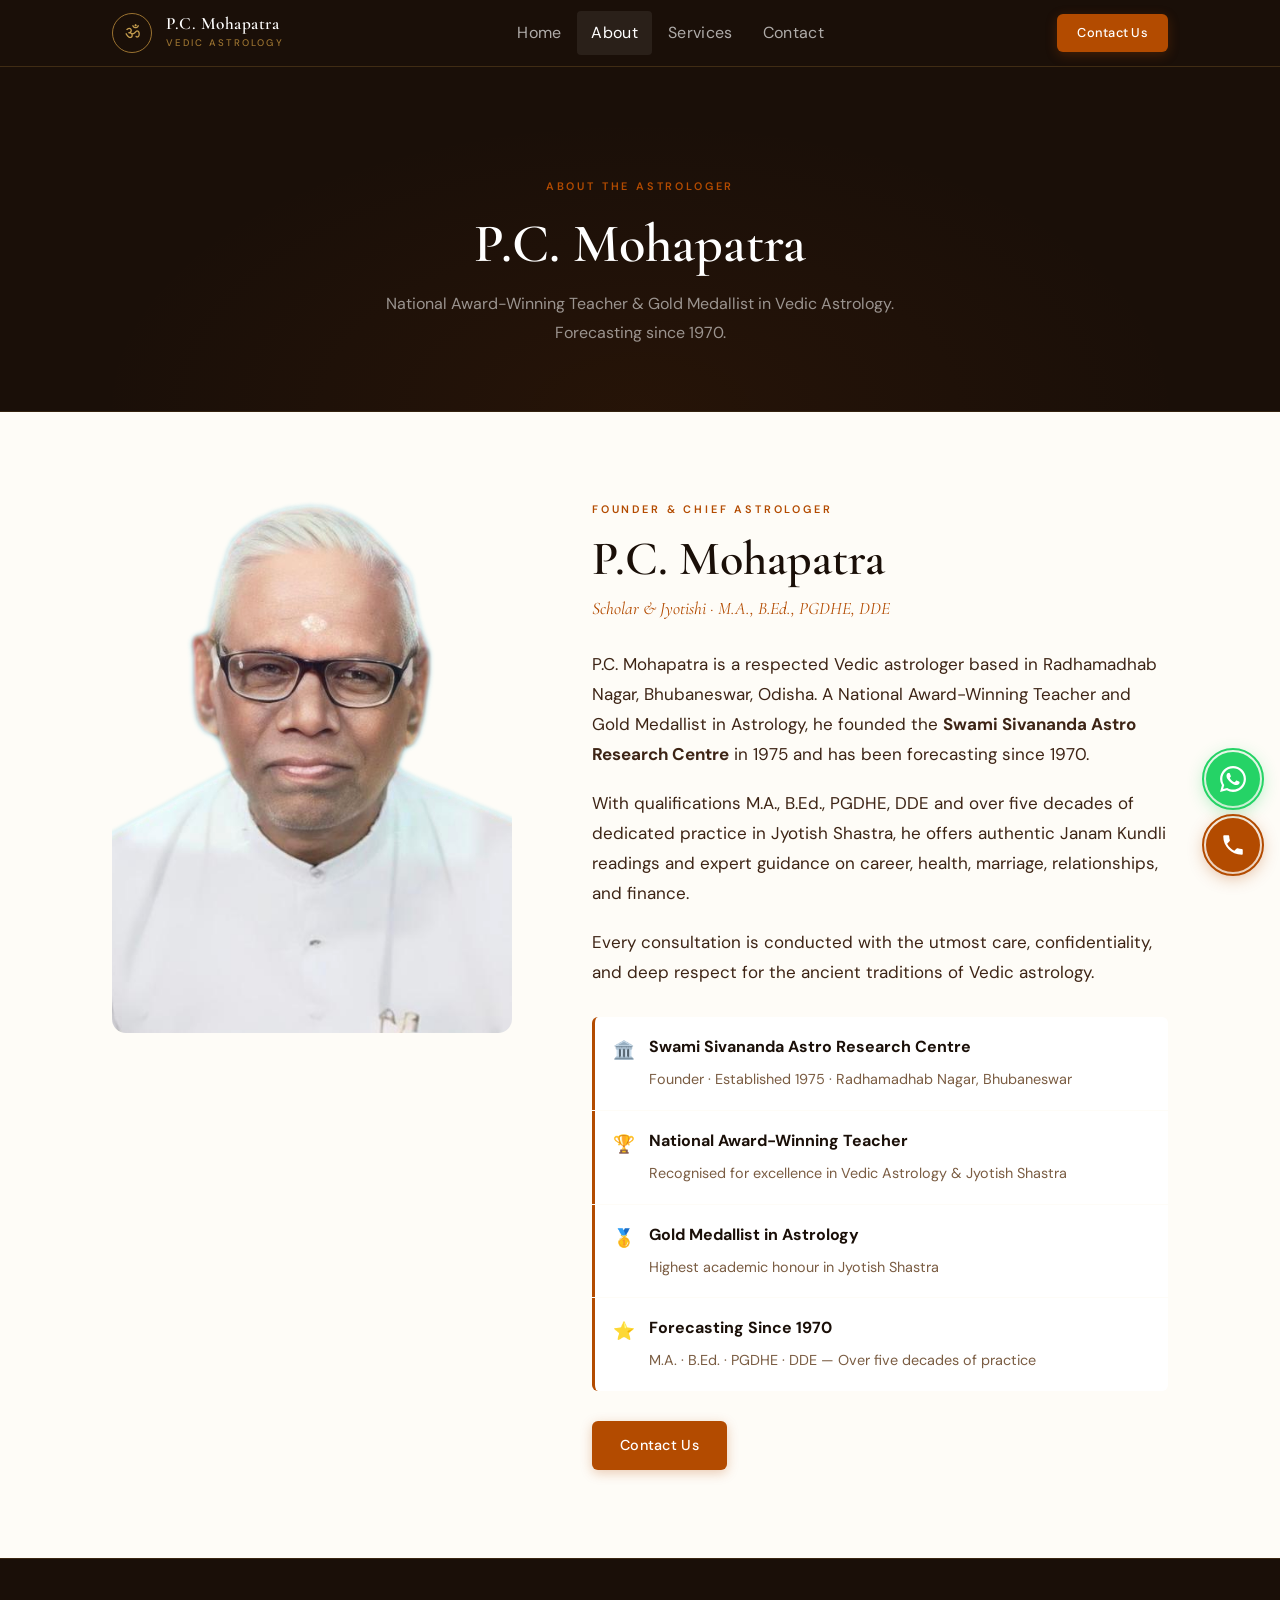
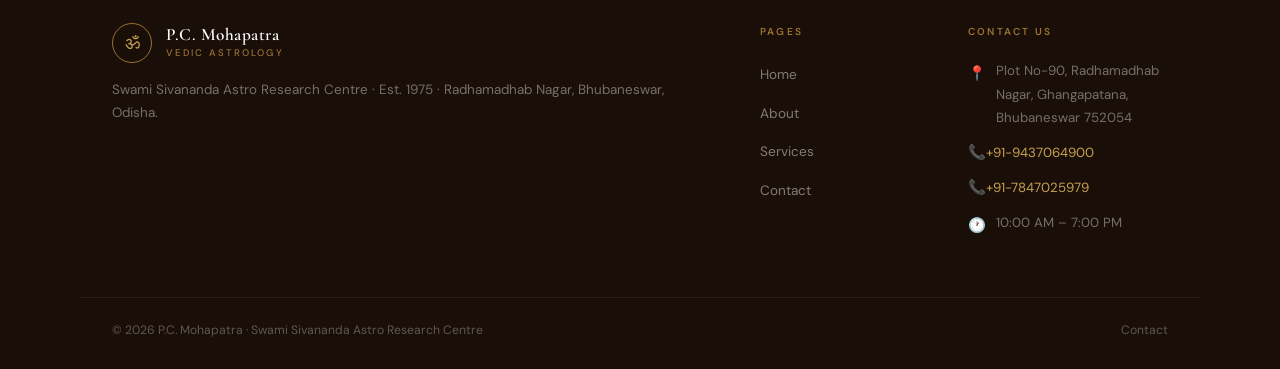
==== pages/about.html @ 675aea6e "fix: rename Swamy → Swami across all pages" ====
<!DOCTYPE html>
<html lang="en">
<head>
  <meta charset="UTF-8">
  <meta name="viewport" content="width=device-width, initial-scale=1.0">
  <title>About | P.C. Mohapatra | Vedic Astrologer, Bhubaneswar</title>
  <meta name="description" content="P.C. Mohapatra — National Award-Winning Vedic Astrologer. Founder of Swami Sivananda Astro Research Centre, Est. 1975, Bhubaneswar.">
  <link rel="preconnect" href="https://fonts.googleapis.com">
  <link rel="preconnect" href="https://fonts.gstatic.com" crossorigin>
  <link href="https://fonts.googleapis.com/css2?family=Cormorant+Garamond:ital,wght@0,400;0,500;0,600;0,700;1,400;1,600&family=DM+Sans:wght@300;400;500;600&display=swap" rel="stylesheet">
  <link rel="stylesheet" href="../css/style.css">
</head>
<body>

<header class="site-header" id="site-header">
  <div class="container header-wrap">
    <a href="../index.html" class="brand">
      <span class="brand-mark">ॐ</span>
      <div>
        <span class="brand-name">P.C. Mohapatra</span>
        <span class="brand-role">Vedic Astrology</span>
      </div>
    </a>
    <nav class="nav-links" id="nav-links">
      <a href="../index.html">Home</a>
      <a href="about.html" class="active">About</a>
      <a href="services.html">Services</a>
      <a href="contact.html">Contact</a>
    </nav>
    <div class="header-actions">
      <span class="nav-btn-wrap">
        <a href="contact.html" class="btn btn-primary btn-sm">Contact Us</a>
      </span>
      <button class="mobile-toggle" id="mobile-toggle" aria-label="Open menu" aria-expanded="false">
        <span></span><span></span><span></span>
      </button>
    </div>
  </div>
</header>
<section class="page-hero">
  <div class="container text-center">
    <span class="kicker">About the Astrologer</span>
    <h1>P.C. Mohapatra</h1>
    <p class="deck">National Award-Winning Teacher &amp; Gold Medallist in Vedic Astrology. Forecasting since 1970.</p>
  </div>
</section>
<section class="about pad" id="about">
  <div class="container">
    <div class="about-wrap">

      <div class="about-photo-col reveal">
        <div class="about-photo-frame">
          <img src="../images/mohapatra.png" alt="P.C. Mohapatra — Vedic Astrologer" class="about-photo">
          </div>
      </div>

      <div class="about-text reveal">
        <span class="kicker">Founder &amp; Chief Astrologer</span>
        <h2>P.C. Mohapatra</h2>
        <span class="sub-name">Scholar &amp; Jyotishi · M.A., B.Ed., PGDHE, DDE</span>

        <p>P.C. Mohapatra is a respected Vedic astrologer based in Radhamadhab Nagar, Bhubaneswar, Odisha. A National Award-Winning Teacher and Gold Medallist in Astrology, he founded the <strong>Swami Sivananda Astro Research Centre</strong> in 1975 and has been forecasting since 1970.</p>

        <p>With qualifications M.A., B.Ed., PGDHE, DDE and over five decades of dedicated practice in Jyotish Shastra, he offers authentic Janam Kundli readings and expert guidance on career, health, marriage, relationships, and finance.</p>

        <p>Every consultation is conducted with the utmost care, confidentiality, and deep respect for the ancient traditions of Vedic astrology.</p>

        <div class="cred-list">
          <div class="cred-item">
            <div class="cred-icon">🏛️</div>
            <div class="cred-text">
              <strong>Swami Sivananda Astro Research Centre</strong>
              <span>Founder · Established 1975 · Radhamadhab Nagar, Bhubaneswar</span>
            </div>
          </div>
          <div class="cred-item">
            <div class="cred-icon">🏆</div>
            <div class="cred-text">
              <strong>National Award-Winning Teacher</strong>
              <span>Recognised for excellence in Vedic Astrology &amp; Jyotish Shastra</span>
            </div>
          </div>
          <div class="cred-item">
            <div class="cred-icon">🥇</div>
            <div class="cred-text">
              <strong>Gold Medallist in Astrology</strong>
              <span>Highest academic honour in Jyotish Shastra</span>
            </div>
          </div>
          <div class="cred-item">
            <div class="cred-icon">⭐</div>
            <div class="cred-text">
              <strong>Forecasting Since 1970</strong>
              <span>M.A. · B.Ed. · PGDHE · DDE — Over five decades of practice</span>
            </div>
          </div>
        </div>

        <a href="contact.html" class="btn btn-primary">Contact Us</a>
      </div>

    </div>
  </div>
</section>

<div class="float-actions" id="float-actions">
  <a href="https://wa.me/919437064900" class="float-btn float-whatsapp" target="_blank" rel="noopener" aria-label="Chat on WhatsApp">
    <div class="float-ring"></div>
    <span class="float-label">WhatsApp</span>
    <svg xmlns="http://www.w3.org/2000/svg" viewBox="0 0 24 24">
      <path d="M.057 24l1.687-6.163A11.925 11.925 0 0 1 .057 12.004C.06 5.373 5.433 0 12.062 0c3.187.001 6.18 1.244 8.429 3.498 2.247 2.253 3.483 5.249 3.481 8.436-.003 6.628-5.376 12.004-12.004 12.004a11.95 11.95 0 0 1-5.713-1.452L.057 24zm6.597-3.807c1.676.995 3.276 1.591 5.392 1.592 5.447 0 9.886-4.434 9.889-9.885.002-5.461-4.415-9.89-9.881-9.892C6.613 2.008 2.17 6.44 2.169 11.9c-.001 2.225.651 3.891 1.746 5.634l-.999 3.648 3.738-.989zm11.387-5.464c-.074-.124-.272-.198-.57-.347-.297-.149-1.758-.867-2.03-.967-.273-.099-.471-.148-.67.15-.197.297-.767.966-.94 1.164-.173.199-.347.223-.644.075-.297-.149-1.255-.463-2.39-1.475-.883-.788-1.48-1.761-1.653-2.059-.173-.297-.018-.458.13-.606.134-.133.298-.347.446-.521.149-.173.198-.297.298-.496.099-.198.05-.372-.025-.521-.075-.149-.669-1.611-.916-2.206-.242-.579-.487-.501-.669-.51a12.8 12.8 0 0 0-.57-.01c-.198 0-.52.074-.792.372-.272.297-1.04 1.016-1.04 2.479 0 1.462 1.065 2.875 1.213 3.074.148.198 2.095 3.2 5.076 4.487.709.306 1.263.489 1.694.626.712.227 1.36.195 1.871.118.571-.085 1.758-.719 2.006-1.413.248-.695.248-1.29.173-1.414z"/>
    </svg>
  </a>
  <a href="tel:+919437064900" class="float-btn float-call" aria-label="Call us">
    <div class="float-ring"></div>
    <span class="float-label">Call Now</span>
    <svg xmlns="http://www.w3.org/2000/svg" viewBox="0 0 24 24">
      <path d="M6.6 10.8c1.4 2.8 3.8 5.1 6.6 6.6l2.2-2.2c.3-.3.7-.4 1-.2 1.1.4 2.3.6 3.6.6.6 0 1 .4 1 1V20c0 .6-.4 1-1 1C10.6 21 3 13.4 3 4c0-.6.4-1 1-1h3.5c.6 0 1 .4 1 1 0 1.3.2 2.5.6 3.6.1.3 0 .7-.3 1l-2.2 2.2z"/>
    </svg>
  </a>
</div>
<footer class="site-footer">
  <div class="container foot-grid">
    <div class="foot-brand reveal">
      <div class="brand" style="margin-bottom:16px;">
        <span class="brand-mark">ॐ</span>
        <div>
          <span class="brand-name">P.C. Mohapatra</span>
          <span class="brand-role">Vedic Astrology</span>
        </div>
      </div>
      <p>Swami Sivananda Astro Research Centre · Est. 1975 · Radhamadhab Nagar, Bhubaneswar, Odisha.</p>
    </div>
    <div class="foot-links reveal">
      <div class="foot-head">Pages</div>
      <ul>
        <li><a href="../index.html">Home</a></li>
        <li><a href="about.html">About</a></li>
        <li><a href="services.html">Services</a></li>
        <li><a href="contact.html">Contact</a></li>
      </ul>
    </div>
    <div class="foot-contact reveal">
      <div class="foot-head">Contact Us</div>
      <p><span class="f-icon">📍</span>Plot No-90, Radhamadhab Nagar, Ghangapatana, Bhubaneswar 752054</p>
      <p><a href="tel:+919437064900"><span class="f-icon">📞</span>+91-9437064900</a></p>
      <p><a href="tel:+917847025979"><span class="f-icon">📞</span>+91-7847025979</a></p>
      <p><span class="f-icon">🕐</span>10:00 AM – 7:00 PM</p>
    </div>
  </div>
  <div class="container foot-bottom">
    <span>© 2026 P.C. Mohapatra · Swami Sivananda Astro Research Centre</span>
    <div style="display:flex;gap:20px;">
      <a href="contact.html">Contact</a>
    </div>
  </div>
</footer>

<button class="top-btn" id="topBtn" aria-label="Back to top">↑</button>
<script src="../js/main.js"></script>
</body>
</html>
---- css/style.css ----
/* ==========================================================================
   P.C. Mohapatra | Vedic Astrology
   Editorial · Heritage · Human — NOT a template, NOT AI-generated
   ========================================================================== */

@import url('https://fonts.googleapis.com/css2?family=Cormorant+Garamond:ital,wght@0,400;0,500;0,600;0,700;1,400;1,600&family=DM+Sans:wght@300;400;500;600&family=Libre+Baskerville:ital,wght@0,400;0,700;1,400&display=swap');

*, *::before, *::after { margin:0; padding:0; box-sizing:border-box; }
html { scroll-behavior:smooth; }

:root {
  --ink:        #1A0F08;
  --ink-mid:    #3D2415;
  --ink-light:  #7A5C42;
  --parch:      #FBF5E9;
  --parch-dark: #F0E6D0;
  --parch-mid:  #E8D9BF;
  --rust:       #B34B00;
  --rust-lt:    #D45F00;
  --gold:       #9A7230;
  --gold-lt:    #C8A050;
  --teal:       #1D4B3E;
  --cream:      #FEFCF7;
  --white:      #FFFFFF;
  --border:     rgba(26,15,8,0.1);
  --r:          6px;
  --r-lg:       14px;
  --sh:         0 2px 16px rgba(26,15,8,0.08);
  --sh-lg:      0 12px 48px rgba(26,15,8,0.14);
  --t:          0.22s ease;
}

body {
  font-family: 'DM Sans', system-ui, sans-serif;
  font-size: 17px;
  background: var(--cream);
  color: var(--ink);
  line-height: 1.75;
  -webkit-font-smoothing: antialiased;
  overflow-x: hidden;
}

h1,h2,h3,h4,h5 {
  font-family: 'Cormorant Garamond', Georgia, serif;
  color: var(--ink);
  line-height: 1.18;
  font-weight: 600;
}
h1 { font-size: clamp(2.6rem,5.5vw,4.2rem); }
h2 { font-size: clamp(2rem,4vw,3rem); }
h3 { font-size: clamp(1.2rem,2vw,1.5rem); }
p { color: var(--ink-mid); line-height: 1.78; }
a { text-decoration:none; color:inherit; transition:color var(--t); }
ul { list-style:none; }
img { max-width:100%; display:block; }

.container { max-width:1120px; margin:0 auto; padding:0 32px; }
.pad { padding:88px 0; }

/* ── BUTTONS ────────────────────────────────────────────────────────────── */
.btn {
  display:inline-flex; align-items:center; justify-content:center; gap:8px;
  padding:12px 28px; border-radius:var(--r);
  font-family:'DM Sans',sans-serif; font-weight:500; font-size:0.9rem;
  letter-spacing:0.02em; border:none; cursor:pointer;
  transition:all var(--t); white-space:nowrap;
}
.btn-primary   { background:var(--rust); color:#fff; box-shadow:0 3px 12px rgba(179,75,0,0.28); }
.btn-primary:hover { background:var(--rust-lt); transform:translateY(-2px); box-shadow:0 6px 20px rgba(179,75,0,0.36); }
.btn-outline   { background:transparent; color:var(--rust); border:1.5px solid var(--rust); }
.btn-outline:hover { background:var(--rust); color:#fff; transform:translateY(-2px); }
.btn-dark      { background:var(--ink); color:var(--parch); border:1px solid rgba(255,255,255,0.1); }
.btn-dark:hover { background:var(--ink-mid); transform:translateY(-2px); }
.btn-ghost     { background:rgba(255,255,255,0.08); color:rgba(255,255,255,0.88); border:1px solid rgba(255,255,255,0.15); }
.btn-ghost:hover { background:rgba(255,255,255,0.15); }
.btn-large { padding:14px 36px; font-size:0.96rem; }
.btn-sm    { padding:9px 20px; font-size:0.82rem; }

/* ── ORNAMENT LINE ──────────────────────────────────────────────────────── */
.ornament {
  display:flex; align-items:center; gap:14px;
  margin:0 auto 20px; width:fit-content;
}
.ornament::before,.ornament::after {
  content:''; height:1px; width:48px;
  background:var(--rust); opacity:0.4;
}
.ornament-sym { color:var(--rust); font-size:0.9rem; opacity:0.7; }

/* ── KICKER LABEL ───────────────────────────────────────────────────────── */
.kicker {
  font-family:'DM Sans',sans-serif;
  font-size:0.68rem; font-weight:600; letter-spacing:0.26em;
  text-transform:uppercase; color:var(--rust); display:block; margin-bottom:12px;
}
.kicker-teal { color:var(--teal); }

/* ── SECTION HEAD ───────────────────────────────────────────────────────── */
.section-head { margin-bottom:52px; }
.section-head.center { text-align:center; }
.section-head h2 { margin-bottom:12px; }
.section-head .deck { color:var(--ink-light); max-width:560px; }
.section-head.center .deck { margin:0 auto; }

/* ═══════════════════════════════════════════════════════════════════════════
   HEADER
   ═══════════════════════════════════════════════════════════════════════════ */
.site-header {
  position:sticky; top:0; z-index:100;
  background:var(--ink);
  border-bottom:1px solid rgba(154,114,48,0.3);
  transition:box-shadow var(--t);
}
.site-header.scrolled { box-shadow:0 4px 24px rgba(0,0,0,0.35); }

.header-wrap {
  display:flex; align-items:center; justify-content:space-between;
  height:66px; gap:16px;
}

/* Brand */
.brand { display:flex; align-items:center; gap:14px; flex-shrink:0; }
.brand-mark {
  font-family:'Cormorant Garamond',serif;
  width:40px; height:40px; border-radius:50%;
  background:transparent; border:1.5px solid var(--gold);
  display:flex; align-items:center; justify-content:center;
  font-size:1.1rem; color:var(--gold-lt); line-height:1;
  flex-shrink:0;
}
.brand-name {
  font-family:'Cormorant Garamond',serif; font-size:1.08rem; font-weight:600;
  color:#fff; letter-spacing:0.03em; display:block; line-height:1.2;
}
.brand-role {
  font-size:0.6rem; font-weight:500; letter-spacing:0.22em;
  text-transform:uppercase; color:var(--gold); display:block;
}

/* Nav */
.nav-links { display:flex; gap:2px; }
.nav-links a {
  font-size:1rem; font-weight:400; letter-spacing:0.02em;
  color:rgba(255,255,255,0.65); padding:8px 14px; border-radius:4px;
  transition:all var(--t);
}
.nav-links a:hover,.nav-links a.active { color:#fff; }
.nav-links a.active { background:rgba(255,255,255,0.07); }

.header-actions { display:flex; align-items:center; gap:10px; flex-shrink:0; }
.nav-btn-wrap .btn { font-size:0.8rem; padding:8px 20px; }

.contact-btn {
  width:36px; height:36px; border-radius:50%;
  display:flex; align-items:center; justify-content:center;
  font-size:0.95rem; border:1px solid rgba(255,255,255,0.1);
  color:rgba(255,255,255,0.5); transition:all var(--t);
}
.contact-btn.whatsapp { color:#25D366; border-color:rgba(37,211,102,0.25); }
.contact-btn.whatsapp:hover { background:#25D366; color:#fff; transform:scale(1.1); }
.contact-btn.phone { color:var(--gold-lt); border-color:rgba(154,114,48,0.3); }
.contact-btn.phone:hover { background:var(--rust); color:#fff; border-color:var(--rust); transform:scale(1.1); }

.mobile-toggle {
  display:none; background:none; border:none; cursor:pointer;
  flex-direction:column; gap:5px; padding:4px;
}
.mobile-toggle span {
  display:block; width:22px; height:1.5px;
  background:rgba(255,255,255,0.65); border-radius:2px; transition:all var(--t);
}
.mobile-toggle.open span:nth-child(1) { transform:rotate(45deg) translate(5px,5px); }
.mobile-toggle.open span:nth-child(2) { opacity:0; }
.mobile-toggle.open span:nth-child(3) { transform:rotate(-45deg) translate(5px,-5px); }

/* ═══════════════════════════════════════════════════════════════════════════
   HERO — Full-width with video background
   ═══════════════════════════════════════════════════════════════════════════ */
.hero {
  position:relative;
  min-height:calc(100vh - 66px);
  display:flex; align-items:center;
  background:var(--ink);
  overflow:hidden;
}

/* Video fills full hero background — clearly visible */
.hero-bg-video {
  position:absolute; inset:0;
  width:100%; height:100%;
  object-fit:cover;
  display:block; z-index:0;
  opacity:0.9;
  /*
    mix-blend-mode: luminosity strips the green completely.
    Only the video brightness pattern is used — the zodiac wheel appears
    as a warm amber/dark tone matching the hero background. Zero green.
  */
  mix-blend-mode: luminosity;
  filter:brightness(0.75) contrast(1.1);
}

/* Gradient overlay — heavy dark on left so text is readable, fades to transparent on right so video shows */
.hero::after {
  content:''; position:absolute; inset:0; z-index:1;
  background:
    linear-gradient(to right,
      rgba(26,15,8,0.92) 0%,
      rgba(26,15,8,0.70) 40%,
      rgba(26,15,8,0.25) 70%,
      rgba(26,15,8,0.08) 100%
    );
  pointer-events:none;
}

/* Content sits above overlays */
.hero-left {
  position:relative; z-index:2;
  width:100%; padding:88px 0;
}
.hero-left::before { display:none; }
.hero-left::after  { display:none; }

/* No photo column */
.hero-right        { display:none; }
.hero-photo-main   { display:none; }
.hero-bg-video     {} /* already defined above */
.hero-credential   { display:none; }

/* Badge */
.hero-badge {
  display:inline-flex; align-items:center; gap:8px;
  font-size:0.68rem; font-weight:600; letter-spacing:0.22em;
  text-transform:uppercase; color:var(--gold-lt);
  margin-bottom:28px; opacity:0.85;
}
.hero-badge .dot {
  width:5px; height:5px; border-radius:50%;
  background:var(--rust-lt); animation:blink 2.4s ease-in-out infinite;
}
@keyframes blink { 0%,100%{opacity:1} 50%{opacity:0.25} }

/* Headline */
.hero h1 {
  color:#fff; font-size:clamp(2.8rem,4.5vw,4.6rem);
  font-weight:600; margin-bottom:10px;
  max-width:700px;
}
.hero h1 em {
  display:block; font-style:italic;
  color:var(--gold-lt); font-weight:400;
  font-size:0.6em; letter-spacing:0.03em; margin-top:6px;
}

/* Est line */
.hero-est {
  font-size:0.75rem; font-weight:600; letter-spacing:0.18em;
  text-transform:uppercase; color:var(--rust-lt);
  margin-bottom:22px; opacity:0.8;
}

.hero-lead {
  color:rgba(255,255,255,0.6); font-size:1rem;
  line-height:1.82; margin-bottom:36px; max-width:520px;
}
.hero-lead strong { color:var(--gold-lt); font-weight:500; }

.hero-actions { display:flex; gap:12px; flex-wrap:wrap; margin-bottom:48px; }

/* Stat row */
.hero-stats {
  display:flex; gap:36px; flex-wrap:wrap;
  padding-top:24px; border-top:1px solid rgba(255,255,255,0.08);
}
.hero-stat .num {
  display:block; font-family:'Cormorant Garamond',serif;
  font-size:2rem; font-weight:700; color:var(--gold-lt); line-height:1;
}
.hero-stat .lbl {
  font-size:0.65rem; letter-spacing:0.14em; text-transform:uppercase;
  color:rgba(255,255,255,0.4); margin-top:5px; display:block;
}




/* ═══════════════════════════════════════════════════════════════════════════
   TRUST STRIP
   ═══════════════════════════════════════════════════════════════════════════ */
.trust-strip {
  background:var(--rust);
  padding:0;
  overflow:hidden;
  /* clip so the scrolling strip never shows outside bounds */
  -webkit-mask-image:linear-gradient(to right,transparent 0%,#000 60px,#000 calc(100% - 60px),transparent 100%);
  mask-image:linear-gradient(to right,transparent 0%,#000 60px,#000 calc(100% - 60px),transparent 100%);
}
.trust-scroll {
  /* Single row containing BOTH duplicate sets — moves together as one unit */
  display:flex;
  width:max-content;
  animation:marquee 28s linear infinite;
}
.trust-scroll:hover { animation-play-state:paused; }
/* Both .trust-items sit side-by-side in that single row — no individual animation */
.trust-items {
  display:flex;
  align-items:center;
  flex-shrink:0;
}
@keyframes marquee {
  from { transform:translateX(0); }
  to   { transform:translateX(-50%); }  /* -50% = exactly one copy → seamless */
}
.trust-item {
  display:inline-flex; align-items:center; gap:10px; padding:13px 32px;
  font-size:0.73rem; font-weight:600; letter-spacing:0.1em;
  text-transform:uppercase; color:rgba(255,255,255,0.92);
  white-space:nowrap;
}
.trust-item .t-sep { color:rgba(255,255,255,0.35); margin:0 2px; }

/* ═══════════════════════════════════════════════════════════════════════════
   ABOUT — Staggered editorial layout
   ═══════════════════════════════════════════════════════════════════════════ */
.about { background:var(--cream); }

.about-wrap {
  display:grid; grid-template-columns:400px 1fr;
  gap:80px; align-items:start;
}

/* Photo */
.about-photo-col { position:sticky; top:90px; }
.about-photo-frame {
  position:relative;
}
/* no offset border */
.about-photo {
  width:100%; border-radius:var(--r-lg);
  object-fit:cover; object-position:center top; aspect-ratio:3/4;
  position:relative; z-index:1;
  filter:contrast(1.03) brightness(1.01);
}
.photo-placeholder {
  width:100%; aspect-ratio:3/4; border-radius:var(--r-lg);
  background:var(--parch-dark); border:2px dashed rgba(154,114,48,0.25);
  display:flex; flex-direction:column; align-items:center;
  justify-content:center; gap:12px; color:var(--ink-light);
  font-size:0.88rem; position:relative; z-index:1;
}
.photo-placeholder .ph-icon { font-size:3rem; opacity:0.3; }

/* Year badge */
.about-year {
  position:absolute; top:-18px; right:28px; z-index:2;
  background:var(--rust); color:#fff; padding:14px 20px;
  border-radius:var(--r); text-align:center;
  box-shadow:0 6px 20px rgba(179,75,0,0.4);
}
.about-year .y-num {
  font-family:'Cormorant Garamond',serif; font-size:1.6rem;
  font-weight:700; display:block; line-height:1;
}
.about-year .y-lbl {
  font-size:0.6rem; font-weight:600; letter-spacing:0.1em;
  display:block; opacity:0.85; text-transform:uppercase; margin-top:3px;
}

/* Text col */
.about-text h2 { margin-bottom:6px; }
.about-text .sub-name {
  font-family:'Cormorant Garamond',serif; font-size:1.1rem;
  color:var(--rust); font-style:italic; margin-bottom:24px; display:block;
}
.about-text p { margin-bottom:18px; }

.cred-list { display:flex; flex-direction:column; gap:1px; margin:30px 0; }
.cred-item {
  display:flex; align-items:flex-start; gap:14px;
  padding:16px 18px; background:#fff;
  border-left:3px solid var(--rust);
  transition:all var(--t); cursor:default;
}
.cred-item:first-child { border-radius:var(--r) var(--r) 0 0; }
.cred-item:last-child  { border-radius:0 0 var(--r) var(--r); }
.cred-item:hover { background:var(--parch); }
.cred-icon { font-size:1.1rem; flex-shrink:0; margin-top:2px; }
.cred-text strong { color:var(--ink); font-size:1rem; display:block; margin-bottom:3px; }
.cred-text span   { color:var(--ink-light); font-size:0.9rem; }

/* ═══════════════════════════════════════════════════════════════════════════
   SERVICES — Number-led editorial style
   ═══════════════════════════════════════════════════════════════════════════ */
.services { background:var(--parch); }

.services-grid { display:grid; grid-template-columns:1fr 1fr; gap:2px; }
.service-item {
  background:#fff; padding:44px 40px;
  display:flex; gap:24px; align-items:flex-start;
  transition:all var(--t); position:relative;
  border-left:0px solid var(--rust);
  cursor:default;
}
.service-item:hover { background:var(--cream); border-left:3px solid var(--rust); }
.service-item:hover .s-num { color:var(--rust); }

.s-num {
  font-family:'Cormorant Garamond',serif;
  font-size:3rem; font-weight:600; color:var(--parch-mid);
  line-height:1; flex-shrink:0; min-width:52px;
  transition:color var(--t);
}
.s-body h3 { font-size:1.35rem; margin-bottom:10px; color:var(--ink); font-weight:600; }
.s-body p  { font-size:1rem; line-height:1.7; margin-bottom:18px; color:var(--ink-light); }
.s-price {
  font-family:'Cormorant Garamond',serif;
  font-size:1.1rem; font-weight:600; color:var(--rust); display:block; margin-bottom:14px;
}
.s-tag {
  display:inline-block; font-size:0.65rem; font-weight:700;
  letter-spacing:0.12em; text-transform:uppercase; padding:4px 12px;
  border-radius:4px; margin-bottom:10px;
}
.s-tag.popular { background:rgba(179,75,0,0.1); color:var(--rust); }
.s-tag.new     { background:rgba(29,75,62,0.08); color:var(--teal); }

/* ═══════════════════════════════════════════════════════════════════════════
   TESTIMONIALS
   ═══════════════════════════════════════════════════════════════════════════ */
.testimonials { background:var(--teal); }
.testimonials .kicker { color:rgba(255,255,255,0.5); }
.testimonials h2 { color:#fff; }
.testimonials .deck { color:rgba(255,255,255,0.55); }

.test-grid { display:grid; grid-template-columns:repeat(3,1fr); gap:20px; }
.test-card {
  background:rgba(255,255,255,0.06);
  border:1px solid rgba(255,255,255,0.1);
  border-radius:var(--r-lg); padding:28px;
  position:relative; transition:all var(--t);
}
.test-card:hover { background:rgba(255,255,255,0.09); transform:translateY(-2px); }
.test-card blockquote {
  font-family:'Libre Baskerville',serif; font-style:italic;
  font-size:1rem; color:rgba(255,255,255,0.8); line-height:1.76;
  margin-bottom:20px;
}
.test-card blockquote::before {
  content:'\201C'; font-size:3rem; color:rgba(154,114,48,0.3);
  font-family:'Cormorant Garamond',serif; display:block; line-height:0.8;
  margin-bottom:10px;
}
.test-stars { margin-bottom:12px; }
.test-stars span { color:var(--gold-lt); font-size:0.85rem; }
.test-author { display:flex; align-items:center; gap:10px; }
.test-av {
  width:36px; height:36px; border-radius:50%; flex-shrink:0;
  background:rgba(154,114,48,0.2); border:1px solid rgba(154,114,48,0.3);
  display:flex; align-items:center; justify-content:center;
  font-family:'Cormorant Garamond',serif; font-size:1rem; color:var(--gold-lt);
}
.test-name { font-size:0.85rem; font-weight:600; color:#fff; display:block; }
.test-loc  { font-size:0.72rem; color:rgba(255,255,255,0.4); }

/* ═══════════════════════════════════════════════════════════════════════════
   CTA BAND
   ═══════════════════════════════════════════════════════════════════════════ */
.cta-band {
  background:var(--parch-dark);
  border-top:1px solid var(--border);
  border-bottom:1px solid var(--border);
  padding:72px 0;
}
.cta-inner { display:grid; grid-template-columns:1fr auto; gap:48px; align-items:center; }
.cta-inner h2 { font-size:clamp(1.8rem,3.5vw,2.6rem); }
.cta-inner h2 em { color:var(--rust); font-style:italic; }
.cta-inner p { color:var(--ink-light); margin-top:10px; max-width:460px; }
.cta-actions { display:flex; flex-direction:column; gap:10px; align-items:flex-end; }

/* ═══════════════════════════════════════════════════════════════════════════
   FOOTER
   ═══════════════════════════════════════════════════════════════════════════ */
.site-footer {
  background:var(--ink);
  border-top:1px solid rgba(154,114,48,0.25);
  padding:64px 0 28px;
}
.foot-grid {
  display:grid; grid-template-columns:1.6fr 160px 200px;
  gap:48px; margin-bottom:48px;
}
.foot-brand .brand-name { color:#fff; }
.foot-brand .brand-role { color:var(--gold); }
.foot-brand p {
  color:rgba(255,255,255,0.4); font-size:0.84rem;
  margin-top:16px; line-height:1.7;
}
.foot-socials { display:flex; gap:8px; margin-top:18px; }
.social-btn {
  width:34px; height:34px; border-radius:var(--r);
  background:rgba(255,255,255,0.05); border:1px solid rgba(255,255,255,0.1);
  display:flex; align-items:center; justify-content:center;
  font-size:0.9rem; color:rgba(255,255,255,0.4);
  transition:all var(--t);
}
.social-btn:hover { border-color:rgba(179,75,0,0.5); color:var(--rust-lt); }

.foot-head {
  font-size:0.63rem; font-weight:600;
  letter-spacing:0.22em; text-transform:uppercase;
  color:var(--gold); margin-bottom:18px;
}
.foot-links ul { display:flex; flex-direction:column; gap:9px; }
.foot-links a { color:rgba(255,255,255,0.45); font-size:0.85rem; transition:color var(--t); }
.foot-links a:hover { color:rgba(255,255,255,0.85); }

.foot-contact p {
  display:flex; gap:10px; color:rgba(255,255,255,0.4);
  font-size:0.83rem; margin-bottom:10px; align-items:flex-start;
}
.foot-contact .f-icon { flex-shrink:0; color:var(--rust-lt); font-size:0.9rem; margin-top:2px; }
.foot-contact a { color:var(--gold-lt); }
.foot-contact a:hover { color:var(--rust-lt); }

.foot-bottom {
  border-top:1px solid rgba(255,255,255,0.07); padding-top:22px;
  display:flex; align-items:center; justify-content:space-between;
  flex-wrap:wrap; gap:10px;
  font-size:0.76rem; color:rgba(255,255,255,0.3);
}
.foot-bottom a { color:rgba(255,255,255,0.3); transition:color var(--t); }
.foot-bottom a:hover { color:rgba(255,255,255,0.7); }

/* ═══════════════════════════════════════════════════════════════════════════
   FLOATING BUTTONS
   ═══════════════════════════════════════════════════════════════════════════ */
.float-actions {
  position:fixed; bottom:28px; right:20px; z-index:200;
  display:flex; flex-direction:column; gap:12px; align-items:center;
}
.float-btn {
  width:54px; height:54px; border-radius:50%;
  display:flex; align-items:center; justify-content:center;
  cursor:pointer; border:none;
  box-shadow:0 4px 20px rgba(0,0,0,0.3);
  transition:all var(--t); text-decoration:none;
  position:relative; color:#fff !important;
}
.float-btn svg { width:26px; height:26px; fill:#fff; flex-shrink:0; }
.float-btn:hover { transform:scale(1.1) translateY(-2px); }

/* Tooltip label */
.float-label {
  position:absolute; right:calc(100% + 10px);
  background:var(--ink); color:#fff; padding:5px 12px; border-radius:5px;
  font-size:0.72rem; font-weight:600; white-space:nowrap;
  font-family:'DM Sans',sans-serif; pointer-events:none;
  opacity:0; transform:translateX(6px); transition:all var(--t);
  box-shadow:0 2px 10px rgba(0,0,0,0.3); letter-spacing:0.03em;
}
.float-btn:hover .float-label { opacity:1; transform:translateX(0); }

.float-whatsapp {
  background:#25D366;
  box-shadow:0 4px 18px rgba(37,211,102,0.45);
}
.float-whatsapp:hover { background:#22c55e; box-shadow:0 8px 28px rgba(37,211,102,0.55); }

.float-call {
  background:var(--rust);
  box-shadow:0 4px 18px rgba(179,75,0,0.45);
}
.float-call:hover { background:var(--rust-lt); box-shadow:0 8px 28px rgba(179,75,0,0.55); }

/* Pulsing ring */
.float-ring {
  position:absolute; inset:-4px; border-radius:50%; pointer-events:none;
  animation:float-ping 2.2s ease-out infinite;
}
.float-whatsapp .float-ring { border:2px solid #25D366; }
.float-call    .float-ring { border:2px solid var(--rust); }
@keyframes float-ping {
  0%   { transform:scale(1); opacity:0.7; }
  70%  { transform:scale(1.55); opacity:0; }
  100% { opacity:0; }
}

/* Back to top */
.top-btn {
  position:fixed; bottom:100px; right:24px; z-index:199;
  width:40px; height:40px; border-radius:50%;
  background:var(--ink); color:rgba(255,255,255,0.6);
  border:1px solid rgba(255,255,255,0.1); cursor:pointer;
  display:flex; align-items:center; justify-content:center; font-size:1rem;
  opacity:0; visibility:hidden; transition:all var(--t);
  box-shadow:0 2px 12px rgba(0,0,0,0.3);
}
.top-btn.show { opacity:1; visibility:visible; }
.top-btn:hover { background:var(--rust); color:#fff; transform:translateY(-2px); }

/* ═══════════════════════════════════════════════════════════════════════════
   INNER PAGES
   ═══════════════════════════════════════════════════════════════════════════ */
.page-hero {
  background:var(--ink); padding:110px 0 64px;
  border-bottom:1px solid rgba(154,114,48,0.2);
  position:relative; overflow:hidden; text-align:center;
}
.page-hero::before {
  content:''; position:absolute; inset:0;
  background:radial-gradient(ellipse at 50% 100%, rgba(179,75,0,0.08) 0%, transparent 60%);
  pointer-events:none;
}
.page-hero .container { position:relative; z-index:1; }
.page-hero .kicker { display:block; margin-bottom:16px; }
.page-hero h1 { color:#fff; margin:0 auto 14px; font-size:clamp(2rem,4.5vw,3.4rem); }
.page-hero .deck { color:rgba(255,255,255,0.55); max-width:540px; margin:0 auto; font-size:1rem; }

/* Booking */
.booking-wrap {
  display:grid; grid-template-columns:1fr 360px; gap:40px; align-items:start;
}
.booking-panel {
  background:#fff; border:1px solid var(--border);
  border-radius:var(--r-lg); padding:44px;
}
.booking-panel h3 { margin-bottom:6px; }
.booking-panel .sub { color:var(--ink-light); font-size:0.85rem; margin-bottom:30px; }

.form-row  { display:grid; grid-template-columns:1fr 1fr; gap:18px; }
.form-group { margin-bottom:20px; }
.form-group label {
  display:block; font-size:0.72rem; font-weight:600;
  letter-spacing:0.08em; text-transform:uppercase;
  color:var(--ink-mid); margin-bottom:7px;
}
.form-group input, .form-group select, .form-group textarea {
  width:100%; padding:11px 14px;
  background:var(--parch); border:1.5px solid rgba(26,15,8,0.12);
  border-radius:var(--r); font-family:'DM Sans',sans-serif;
  font-size:0.9rem; color:var(--ink); transition:border-color var(--t),box-shadow var(--t);
}
.form-group input:focus,.form-group select:focus,.form-group textarea:focus {
  outline:none; border-color:var(--rust); box-shadow:0 0 0 3px rgba(179,75,0,0.1);
}
.form-group select {
  appearance:none; cursor:pointer;
  background-image:url("data:image/svg+xml,%3Csvg xmlns='http://www.w3.org/2000/svg' width='12' height='7' viewBox='0 0 12 7'%3E%3Cpath d='M1 1l5 5 5-5' stroke='%233D2415' stroke-width='1.5' fill='none' stroke-linecap='round'/%3E%3C/svg%3E");
  background-repeat:no-repeat; background-position:right 14px center; padding-right:36px;
}
.consent-box { display:flex; gap:12px; align-items:flex-start; margin-bottom:24px; }
.consent-box input { width:auto; margin-top:3px; accent-color:var(--rust); }
.consent-box label { font-size:0.83rem; color:var(--ink-light); line-height:1.6; }
.form-msg { margin-top:16px; padding:13px 16px; border-radius:var(--r); font-size:0.88rem; display:none; }
.form-msg.ok  { background:#EFF7F0; color:#2D6A3A; border:1px solid #BDDAC2; }
.form-msg.err { background:#FDF0F0; color:#8A2929; border:1px solid #E8BEBE; }

.booking-info { display:flex; flex-direction:column; gap:12px; }
.info-block {
  background:#fff; border:1px solid var(--border); border-radius:var(--r);
  padding:16px 18px; display:flex; gap:14px; align-items:flex-start;
  border-left:3px solid var(--rust); transition:all var(--t);
}
.info-block:hover { border-left-color:var(--rust-lt); }
.info-icon {
  width:38px; height:38px; border-radius:var(--r);
  background:rgba(179,75,0,0.07); display:flex; align-items:center;
  justify-content:center; font-size:1rem; flex-shrink:0;
}
.info-block h4 { font-size:0.88rem; color:var(--ink); margin-bottom:3px; font-family:'DM Sans',sans-serif; font-weight:600; }
.info-block p  { font-size:0.8rem; color:var(--ink-light); margin:0; line-height:1.6; }

.pay-section { margin-top:4px; padding-top:16px; border-top:1px solid var(--border); }
.pay-section h4 { font-size:0.63rem; letter-spacing:0.18em; text-transform:uppercase; color:var(--ink-light); font-weight:600; margin-bottom:12px; }
.pay-chips { display:flex; flex-wrap:wrap; gap:6px; }
.pay-chip {
  padding:5px 11px; background:var(--parch); border:1px solid var(--border);
  border-radius:4px; font-size:0.7rem; font-weight:600; color:var(--ink-mid);
  transition:all var(--t);
}
.pay-chip:hover { border-color:var(--rust); color:var(--rust); }

/* Contact */
.contact-grid { display:grid; grid-template-columns:1fr 1fr; gap:56px; align-items:start; }
.contact-items { display:flex; flex-direction:column; gap:12px; margin-top:28px; }
.contact-item {
  display:flex; gap:14px; align-items:flex-start;
  padding:16px 18px; background:var(--parch);
  border:1px solid var(--border); border-radius:var(--r);
  border-left:3px solid var(--rust); transition:all var(--t);
}
.contact-item:hover { background:var(--cream); }
.contact-mark {
  width:36px; height:36px; border-radius:var(--r);
  background:rgba(179,75,0,0.08); display:flex; align-items:center;
  justify-content:center; font-size:1rem; flex-shrink:0;
}
.contact-item h4 { font-size:0.86rem; color:var(--ink); margin-bottom:3px; font-weight:600; }
.contact-item p  { font-size:0.85rem; color:var(--ink-mid); margin:0; }
.contact-item a  { color:var(--rust); font-weight:600; }
.map-wrap {
  border-radius:var(--r-lg); border:1px solid var(--border); height:280px;
  background:var(--parch); display:flex; align-items:center; justify-content:center;
  flex-direction:column; gap:10px; color:var(--ink-light); font-size:0.9rem;
}
.map-wrap .map-icon { font-size:2rem; opacity:0.4; }

/* Steps */
.steps-grid { display:grid; grid-template-columns:repeat(4,1fr); gap:0; }
.step-card {
  padding:32px 28px; border-right:1px solid var(--border);
  position:relative; transition:background var(--t);
}
.step-card:last-child { border-right:none; }
.step-card:hover { background:var(--cream); }
.step-num {
  font-family:'Cormorant Garamond',serif; font-size:3rem; font-weight:600;
  color:var(--parch-mid); line-height:1; margin-bottom:16px; display:block;
  transition:color var(--t);
}
.step-card:hover .step-num { color:var(--rust); }
.step-card h4 { font-size:0.95rem; color:var(--ink); margin-bottom:8px; }
.step-card p  { font-size:0.83rem; }

/* ═══════════════════════════════════════════════════════════════════════════
   SCROLL REVEAL
   ═══════════════════════════════════════════════════════════════════════════ */
.reveal { opacity:0; transform:translateY(22px); transition:opacity 0.6s ease, transform 0.6s ease; }
.reveal.active { opacity:1; transform:translateY(0); }

/* ═══════════════════════════════════════════════════════════════════════════
   UTILS
   ═══════════════════════════════════════════════════════════════════════════ */
.text-center { text-align:center; }
.mt-8 { margin-top:32px; }
.g-text { color:var(--rust); }

/* ═══════════════════════════════════════════════════════════════════════════
   RESPONSIVE
   ═══════════════════════════════════════════════════════════════════════════ */

/* ── TABLET (≤1024px) ─────────────────────────────────────────────────────── */
@media (max-width:1024px) {
  .hero { min-height:auto; }
  .about-wrap { grid-template-columns:300px 1fr; gap:48px; }
  .steps-grid { grid-template-columns:1fr 1fr; }
  .step-card:nth-child(2) { border-right:none; }
  .step-card:nth-child(3) { border-right:1px solid var(--border); border-top:1px solid var(--border); }
  .step-card:nth-child(4) { border-top:1px solid var(--border); border-right:none; }
  .foot-grid { grid-template-columns:1.4fr 140px 180px; gap:32px; }
}

/* ── SMALL TABLET / LARGE MOBILE (≤900px) ────────────────────────────────── */
@media (max-width:900px) {
  .container { padding:0 24px; }
  .pad { padding:64px 0; }

  /* Nav */
  .nav-links {
    display:none; position:absolute; top:66px; left:0; right:0;
    background:var(--ink); flex-direction:column; padding:12px 20px 20px;
    border-bottom:1px solid rgba(154,114,48,0.25);
    box-shadow:0 12px 32px rgba(0,0,0,0.4); gap:2px; z-index:200;
  }
  .nav-links a { padding:12px 14px; font-size:1rem; }
  .nav-links.show { display:flex; }
  .mobile-toggle { display:flex; }
  .nav-btn-wrap { display:none !important; }

  /* Hero */
  .hero { min-height:auto; }
  .hero-left { padding:60px 0 48px; }
  .hero-right { display:none; }
  .hero h1 { font-size:clamp(2.4rem,7vw,3.6rem); max-width:100%; }
  .hero-lead { font-size:0.95rem; max-width:100%; }
  .hero-stats { gap:28px; }

  /* About */
  .about-wrap { grid-template-columns:1fr; gap:40px; }
  .about-photo-col { max-width:320px; margin:0 auto; position:static; top:auto; }

  /* Services */
  .services-grid { grid-template-columns:1fr; }

  /* Steps */
  .steps-grid { grid-template-columns:1fr 1fr; }

  /* Testimonials */
  .test-grid { grid-template-columns:1fr 1fr; gap:16px; }

  /* CTA */
  .cta-inner { grid-template-columns:1fr; gap:28px; }
  .cta-actions { flex-direction:row; align-items:flex-start; }

  /* Footer */
  .foot-grid { grid-template-columns:1fr 1fr; gap:36px; }
  .foot-brand { grid-column:1/-1; }

  /* Inner pages */
  .contact-grid { grid-template-columns:1fr; gap:32px; }
  .booking-wrap { grid-template-columns:1fr; }
  .page-hero { padding:80px 0 48px; }
}

/* ── MOBILE (≤640px) ─────────────────────────────────────────────────────── */
@media (max-width:640px) {
  .container { padding:0 18px; }
  .pad { padding:52px 0; }
  html { font-size:15px; }

  /* Header */
  .brand-name { font-size:1rem; }
  .brand-role { display:none; }
  .header-actions .contact-btn { width:32px; height:32px; font-size:0.85rem; }

  /* Hero */
  .hero-left { padding:48px 0 40px; }
  .hero h1 { font-size:clamp(2rem,9vw,3rem); line-height:1.15; }
  .hero h1 em { font-size:0.55em; }
  .hero-badge { font-size:0.6rem; }
  .hero-lead { font-size:0.92rem; margin-bottom:28px; }
  .hero-actions { flex-direction:column; gap:10px; margin-bottom:36px; }
  .hero-actions .btn { width:100%; justify-content:center; }
  .hero-stats { gap:20px; flex-wrap:wrap; padding-top:20px; }
  .hero-stat .num { font-size:1.6rem; }
  .hero-stat .lbl { font-size:0.6rem; }

  /* Section heads */
  .section-head { margin-bottom:36px; }
  .section-head h2 { font-size:clamp(1.7rem,7vw,2.4rem); }
  .section-head .deck { font-size:0.92rem; }

  /* Trust strip */
  .trust-item { padding:11px 20px; font-size:0.68rem; }

  /* About */
  .about-photo-col { max-width:260px; position:static; top:auto; }
  .about-text { text-align:left; }
  .about-wrap { display:flex; flex-direction:column; gap:28px; }
  .creds-list { gap:12px; }

  /* Services */
  .services-grid { grid-template-columns:1fr; gap:0; }
  .service-item { padding:28px 20px; gap:16px; }
  .s-num { font-size:2.2rem; min-width:38px; }
  .s-body h3 { font-size:1.15rem; }
  .s-body p { font-size:0.92rem; }

  /* Steps */
  .steps-grid { grid-template-columns:1fr; }
  .step-card { border-right:none; border-top:1px solid var(--border); padding:24px 20px; }
  .step-card:first-child { border-top:none; }
  .step-num { font-size:2.4rem; }

  /* Testimonials */
  .test-grid { grid-template-columns:1fr; gap:14px; }
  .test-card { padding:22px 18px; }
  .test-card blockquote { font-size:0.92rem; }

  /* CTA */
  .cta-band { padding:48px 0; }
  .cta-inner { gap:24px; }
  .cta-inner h2 { font-size:clamp(1.5rem,6vw,2rem); }
  .cta-actions { flex-direction:column; width:100%; }
  .cta-actions .btn { width:100%; justify-content:center; }

  /* Footer */
  .foot-grid { grid-template-columns:1fr; gap:32px; }
  .foot-brand { grid-column:auto; }
  .foot-bottom { flex-direction:column; text-align:center; gap:8px; }
  .foot-bottom p, .foot-bottom div { text-align:center; }

  /* Page hero (inner pages) */
  .page-hero { padding:64px 0 36px; }
  .page-hero h1 { font-size:clamp(1.7rem,7vw,2.4rem); }
  .page-hero .deck { font-size:0.9rem; }

  /* Contact page */
  .contact-grid { grid-template-columns:1fr; gap:28px; }
  .contact-item { padding:14px 16px; }
  .contact-item h4 { font-size:0.85rem; }
  .contact-item p { font-size:0.82rem; }
  .map-wrap { height:220px; }

  /* Booking page */
  .booking-wrap { grid-template-columns:1fr; }
  .booking-panel { padding:24px 18px; }
  .form-row { grid-template-columns:1fr; gap:0; }

  /* Floating buttons — smaller on mobile */
  .float-btn { width:48px; height:48px; }
  .float-btn svg { width:22px; height:22px; }
  .float-actions { bottom:20px; right:14px; gap:10px; }
  .float-label { display:none; }

  /* Back to top */
  .top-btn { width:36px; height:36px; font-size:0.85rem; bottom:88px; right:16px; }
}

/* ── VERY SMALL (≤380px) ─────────────────────────────────────────────────── */
@media (max-width:380px) {
  .container { padding:0 14px; }
  .hero h1 { font-size:1.9rem; }
  .hero-stats { gap:16px; }
  .service-item { padding:22px 16px; gap:12px; }
  .s-num { font-size:1.8rem; min-width:32px; }
}
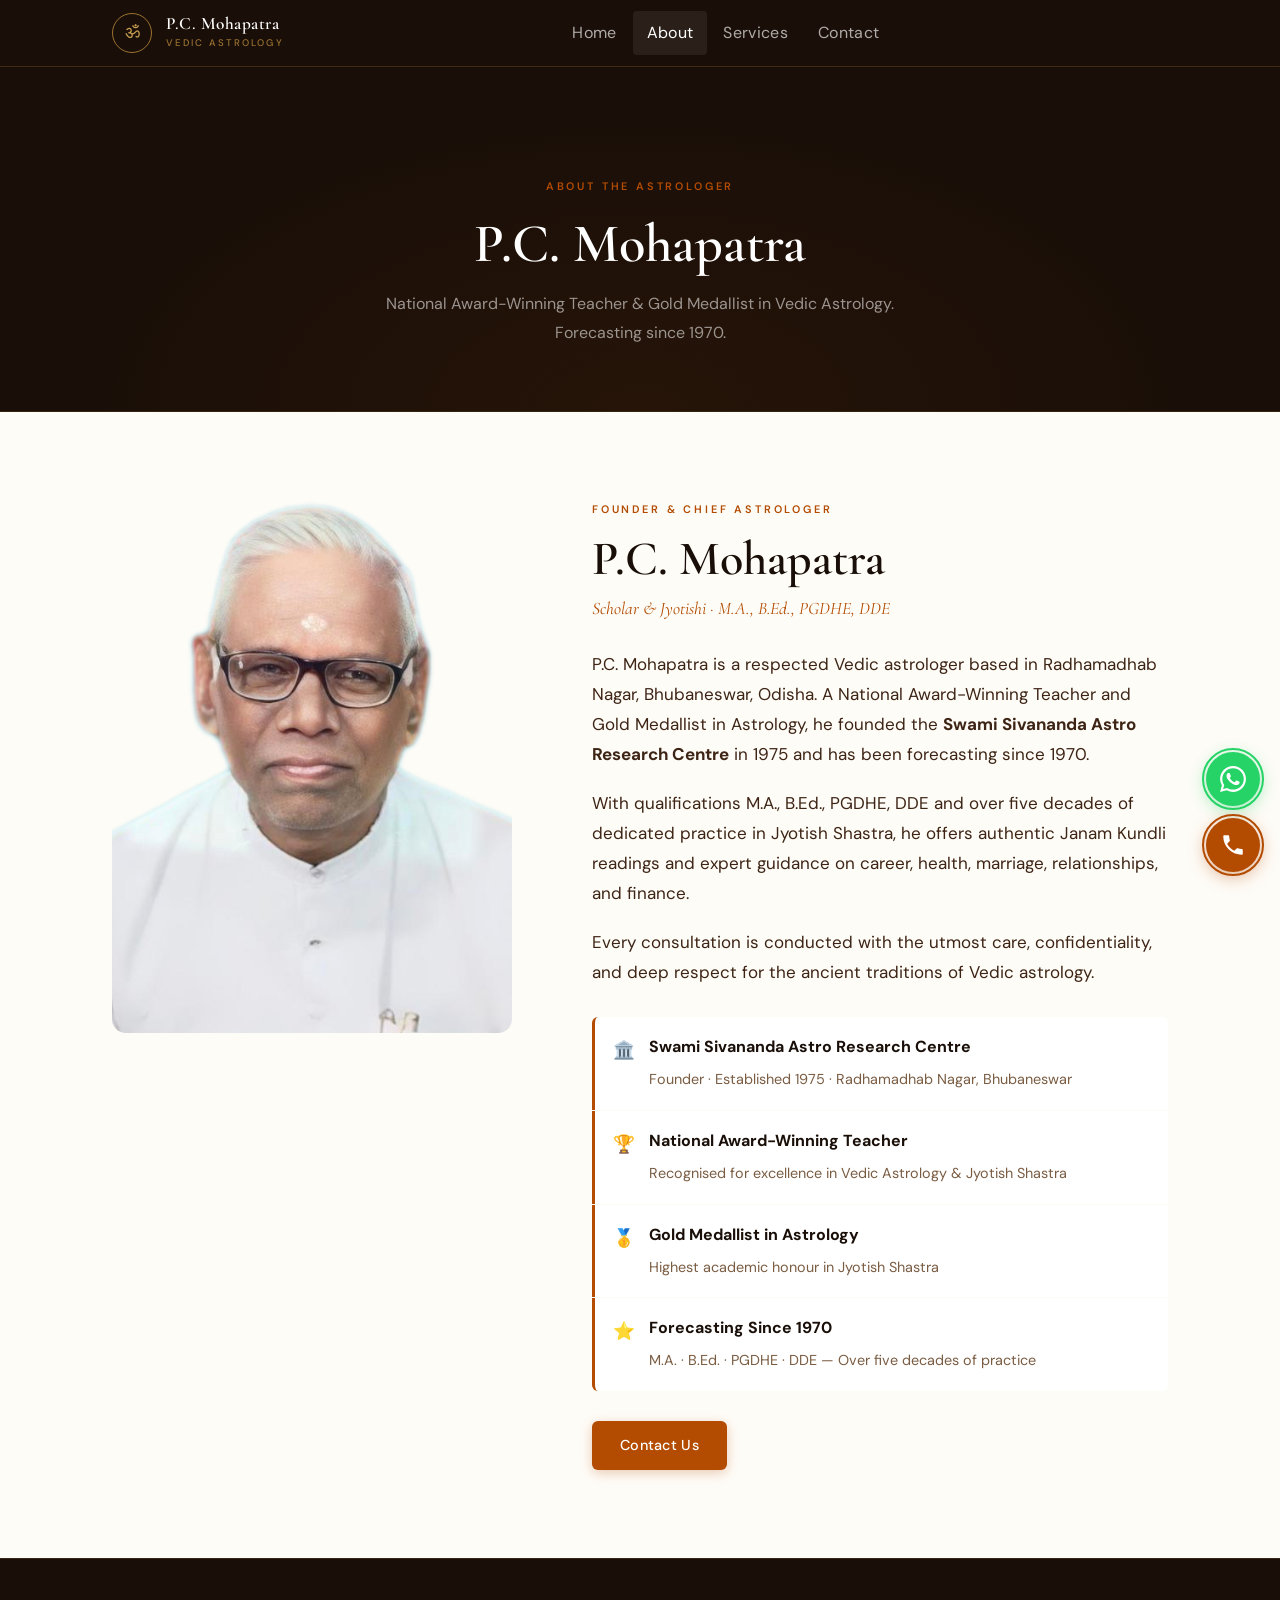
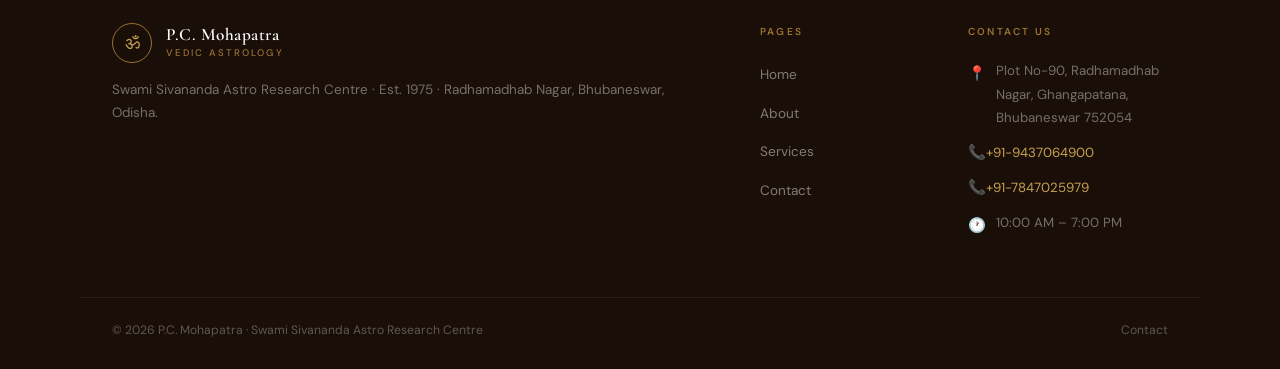
==== commit 24f70119: "fix: remove nav Contact Us square; stop reveal animation on mobile; remove trust strip cloud edges; " ====
--- a/pages/about.html
+++ b/pages/about.html
@@ -28,7 +28,7 @@
       <a href="contact.html">Contact</a>
     </nav>
     <div class="header-actions">
-      <span class="nav-btn-wrap">
+      <span class="nav-btn-wrap" style="display:none">
         <a href="contact.html" class="btn btn-primary btn-sm">Contact Us</a>
       </span>
       <button class="mobile-toggle" id="mobile-toggle" aria-label="Open menu" aria-expanded="false">
--- a/css/style.css
+++ b/css/style.css
@@ -292,8 +292,7 @@
   padding:0;
   overflow:hidden;
   /* clip so the scrolling strip never shows outside bounds */
-  -webkit-mask-image:linear-gradient(to right,transparent 0%,#000 60px,#000 calc(100% - 60px),transparent 100%);
-  mask-image:linear-gradient(to right,transparent 0%,#000 60px,#000 calc(100% - 60px),transparent 100%);
+  /* no edge mask — clean on mobile */
 }
 .trust-scroll {
   /* Single row containing BOTH duplicate sets — moves together as one unit */
@@ -339,7 +338,6 @@
 .about-photo {
   width:100%; border-radius:var(--r-lg);
   object-fit:cover; object-position:center top; aspect-ratio:3/4;
-  position:relative; z-index:1;
   filter:contrast(1.03) brightness(1.01);
 }
 .photo-placeholder {
@@ -726,8 +724,12 @@
 /* ═══════════════════════════════════════════════════════════════════════════
    SCROLL REVEAL
    ═══════════════════════════════════════════════════════════════════════════ */
-.reveal { opacity:0; transform:translateY(22px); transition:opacity 0.6s ease, transform 0.6s ease; }
+.reveal { opacity:0; transform:translateY(18px); transition:opacity 0.5s ease, transform 0.5s ease; }
 .reveal.active { opacity:1; transform:translateY(0); }
+/* Disable animation on mobile/tablet — no jumping */
+@media (max-width:1024px) {
+  .reveal, .reveal.active { opacity:1 !important; transform:none !important; transition:none !important; }
+}
 
 /* ═══════════════════════════════════════════════════════════════════════════
    UTILS
@@ -758,13 +760,14 @@
 
   /* Nav */
   .nav-links {
-    display:none; position:absolute; top:66px; left:0; right:0;
+    display:none !important;
+    position:absolute; top:66px; left:0; right:0;
     background:var(--ink); flex-direction:column; padding:12px 20px 20px;
     border-bottom:1px solid rgba(154,114,48,0.25);
     box-shadow:0 12px 32px rgba(0,0,0,0.4); gap:2px; z-index:200;
   }
   .nav-links a { padding:12px 14px; font-size:1rem; }
-  .nav-links.show { display:flex; }
+  .nav-links.show { display:flex !important; }
   .mobile-toggle { display:flex; }
   .nav-btn-wrap { display:none !important; }
 
@@ -772,13 +775,30 @@
   .hero { min-height:auto; }
   .hero-left { padding:60px 0 48px; }
   .hero-right { display:none; }
+  /* Remove side-gradient cloud on mobile */
+  .hero::after {
+    background: linear-gradient(to bottom,
+      rgba(26,15,8,0.80) 0%,
+      rgba(26,15,8,0.60) 60%,
+      rgba(26,15,8,0.80) 100%
+    );
+  }
   .hero h1 { font-size:clamp(2.4rem,7vw,3.6rem); max-width:100%; }
   .hero-lead { font-size:0.95rem; max-width:100%; }
   .hero-stats { gap:28px; }
 
   /* About */
-  .about-wrap { grid-template-columns:1fr; gap:40px; }
-  .about-photo-col { max-width:320px; margin:0 auto; position:static; top:auto; }
+  .about-wrap { display:flex; flex-direction:column; gap:32px; }
+  /* Show text FIRST, photo SECOND on mobile */
+  .about-text     { order:1; }
+  .about-photo-col {
+    order:2;
+    position:static !important;
+    top:auto !important;
+    width:100%;
+    max-width:260px;
+    margin:0 auto;
+  }
 
   /* Services */
   .services-grid { grid-template-columns:1fr; }
@@ -835,9 +855,9 @@
   .trust-item { padding:11px 20px; font-size:0.68rem; }
 
   /* About */
-  .about-photo-col { max-width:260px; position:static; top:auto; }
-  .about-text { text-align:left; }
-  .about-wrap { display:flex; flex-direction:column; gap:28px; }
+  .about-photo-col { max-width:200px; position:static !important; top:auto !important; }
+  .about-text { order:1; text-align:left; }
+  .about-wrap { display:flex; flex-direction:column; gap:20px; }
   .creds-list { gap:12px; }
 
   /* Services */
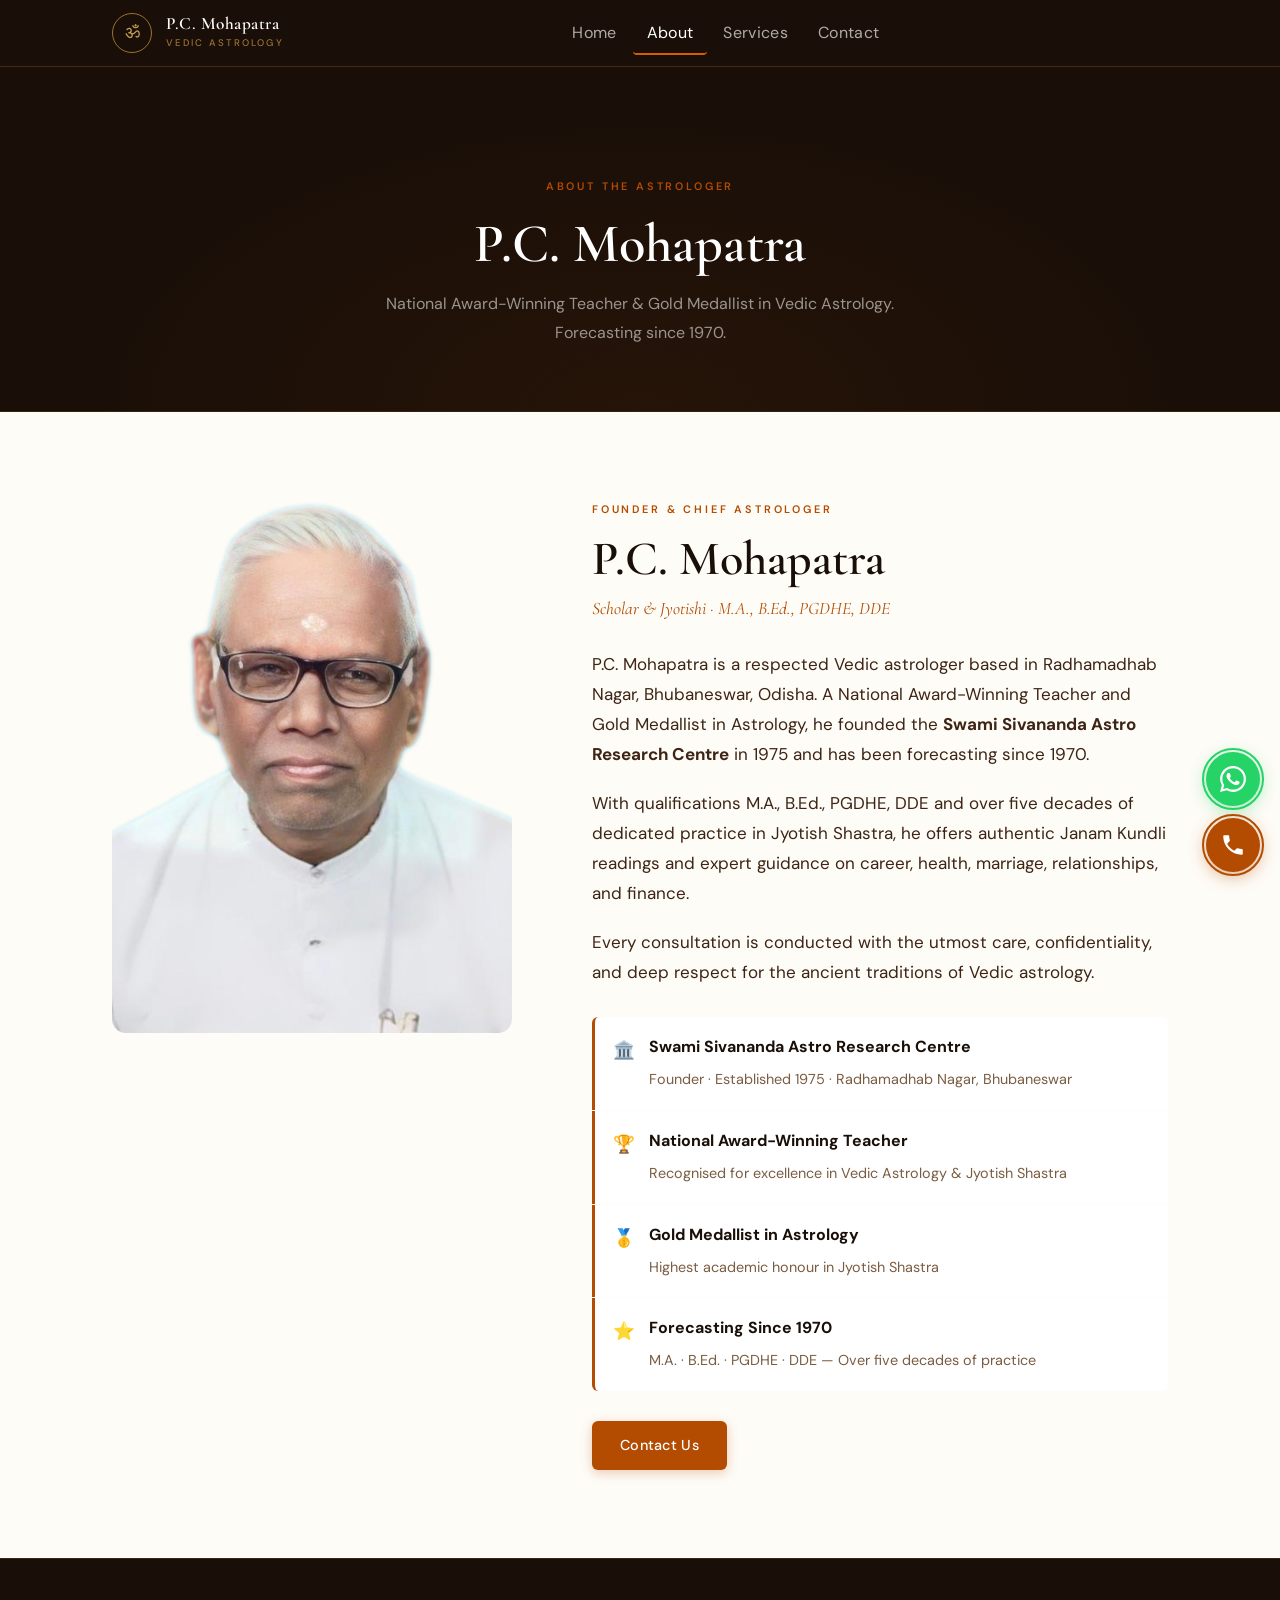
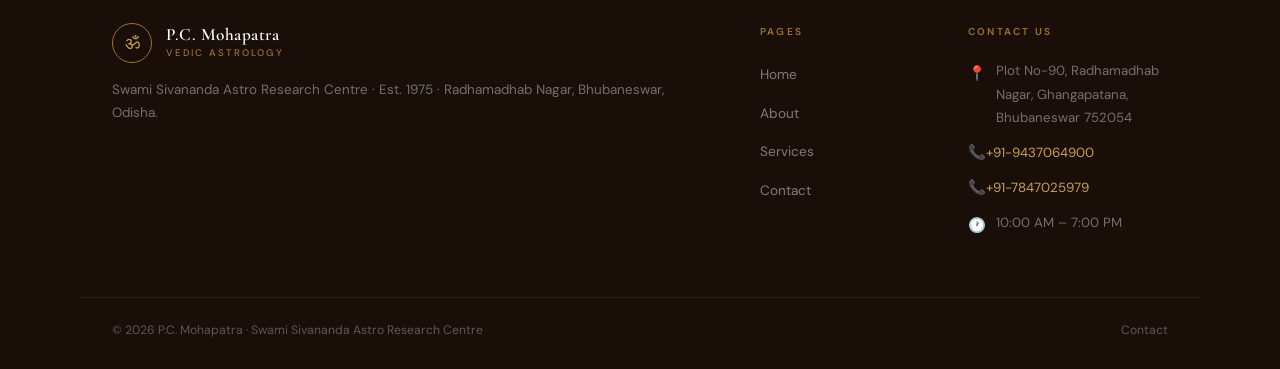
==== commit 89ba68c0: "fix: bust CSS cache (was immutable — all previous fixes were invisible); add Google verification fil" ====
--- a/pages/about.html
+++ b/pages/about.html
@@ -8,7 +8,7 @@
   <link rel="preconnect" href="https://fonts.googleapis.com">
   <link rel="preconnect" href="https://fonts.gstatic.com" crossorigin>
   <link href="https://fonts.googleapis.com/css2?family=Cormorant+Garamond:ital,wght@0,400;0,500;0,600;0,700;1,400;1,600&family=DM+Sans:wght@300;400;500;600&display=swap" rel="stylesheet">
-  <link rel="stylesheet" href="../css/style.css">
+  <link rel="stylesheet" href="../css/style.css?v=3">
 </head>
 <body>
 
@@ -157,6 +157,6 @@
 </footer>
 
 <button class="top-btn" id="topBtn" aria-label="Back to top">↑</button>
-<script src="../js/main.js"></script>
+<script src="../js/main.js?v=3"></script>
 </body>
 </html>
--- a/css/style.css
+++ b/css/style.css
@@ -144,8 +144,8 @@
   color:rgba(255,255,255,0.65); padding:8px 14px; border-radius:4px;
   transition:all var(--t);
 }
-.nav-links a:hover,.nav-links a.active { color:#fff; }
-.nav-links a.active { background:rgba(255,255,255,0.07); }
+.nav-links a:hover { color:#fff; }
+.nav-links a.active { color:#fff; border-bottom:2px solid var(--rust-lt); padding-bottom:6px; }
 
 .header-actions { display:flex; align-items:center; gap:10px; flex-shrink:0; }
 .nav-btn-wrap .btn { font-size:0.8rem; padding:8px 20px; }
@@ -330,7 +330,7 @@
 }
 
 /* Photo */
-.about-photo-col { position:sticky; top:90px; }
+.about-photo-col { position:relative; top:auto; }
 .about-photo-frame {
   position:relative;
 }
@@ -724,12 +724,8 @@
 /* ═══════════════════════════════════════════════════════════════════════════
    SCROLL REVEAL
    ═══════════════════════════════════════════════════════════════════════════ */
-.reveal { opacity:0; transform:translateY(18px); transition:opacity 0.5s ease, transform 0.5s ease; }
-.reveal.active { opacity:1; transform:translateY(0); }
-/* Disable animation on mobile/tablet — no jumping */
-@media (max-width:1024px) {
-  .reveal, .reveal.active { opacity:1 !important; transform:none !important; transition:none !important; }
-}
+/* Reveal: instant show, no animation */
+.reveal, .reveal.active { opacity:1; transform:none; transition:none; }
 
 /* ═══════════════════════════════════════════════════════════════════════════
    UTILS
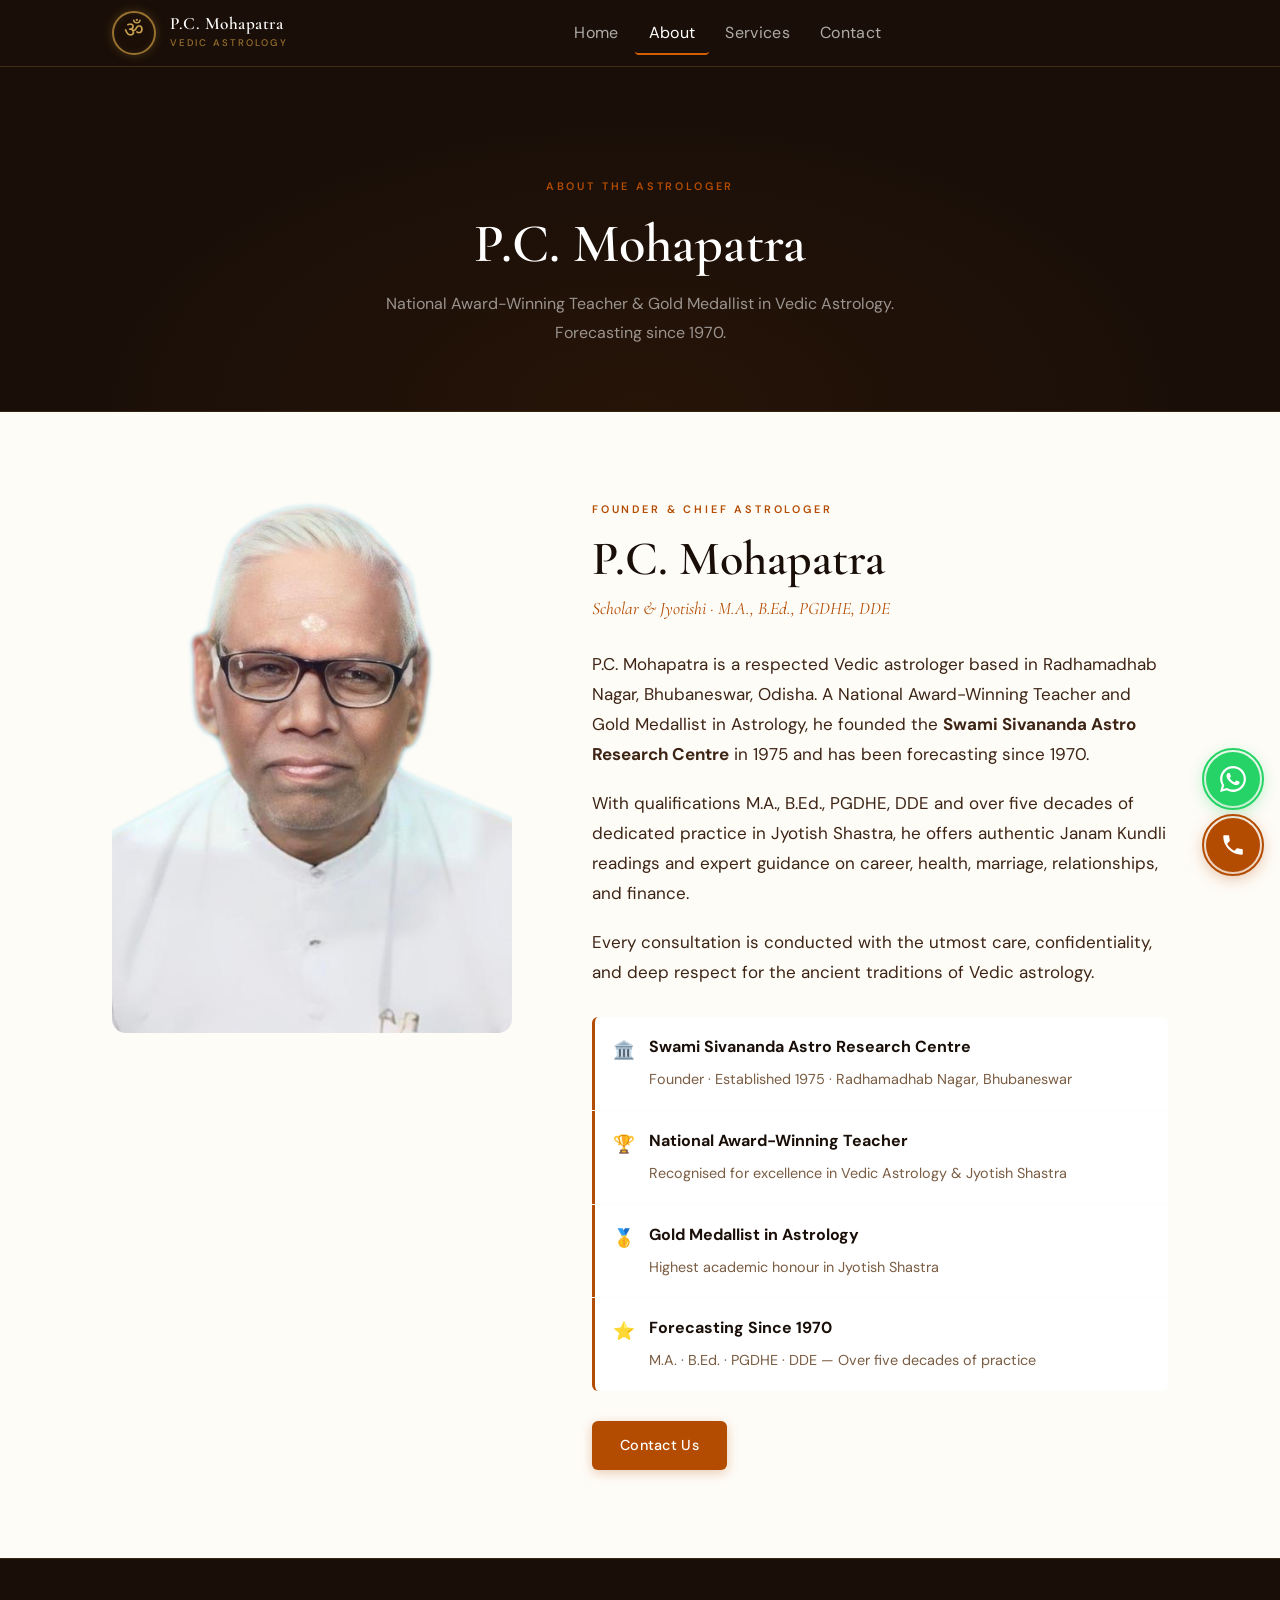
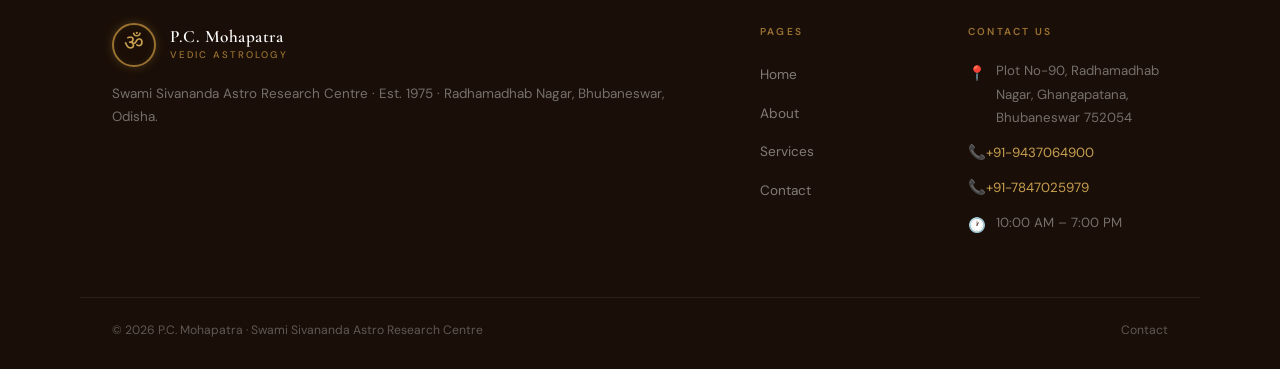
==== commit fba733a1: "feat: fix Om symbol — add Noto Sans Devanagari font; gold circle style like reference" ====
--- a/pages/about.html
+++ b/pages/about.html
@@ -8,7 +8,7 @@
   <link rel="preconnect" href="https://fonts.googleapis.com">
   <link rel="preconnect" href="https://fonts.gstatic.com" crossorigin>
   <link href="https://fonts.googleapis.com/css2?family=Cormorant+Garamond:ital,wght@0,400;0,500;0,600;0,700;1,400;1,600&family=DM+Sans:wght@300;400;500;600&display=swap" rel="stylesheet">
-  <link rel="stylesheet" href="../css/style.css?v=3">
+  <link rel="stylesheet" href="../css/style.css?v=4">
 </head>
 <body>
 
@@ -157,6 +157,6 @@
 </footer>
 
 <button class="top-btn" id="topBtn" aria-label="Back to top">↑</button>
-<script src="../js/main.js?v=3"></script>
+<script src="../js/main.js?v=4"></script>
 </body>
 </html>
--- a/css/style.css
+++ b/css/style.css
@@ -3,7 +3,7 @@
    Editorial · Heritage · Human — NOT a template, NOT AI-generated
    ========================================================================== */
 
-@import url('https://fonts.googleapis.com/css2?family=Cormorant+Garamond:ital,wght@0,400;0,500;0,600;0,700;1,400;1,600&family=DM+Sans:wght@300;400;500;600&family=Libre+Baskerville:ital,wght@0,400;0,700;1,400&display=swap');
+@import url('https://fonts.googleapis.com/css2?family=Cormorant+Garamond:ital,wght@0,400;0,500;0,600;0,700;1,400;1,600&family=DM+Sans:wght@300;400;500;600&family=Libre+Baskerville:ital,wght@0,400;0,700;1,400&family=Noto+Sans+Devanagari:wght@400;700&display=swap');
 
 *, *::before, *::after { margin:0; padding:0; box-sizing:border-box; }
 html { scroll-behavior:smooth; }
@@ -121,12 +121,15 @@
 /* Brand */
 .brand { display:flex; align-items:center; gap:14px; flex-shrink:0; }
 .brand-mark {
-  font-family:'Cormorant Garamond',serif;
-  width:40px; height:40px; border-radius:50%;
-  background:transparent; border:1.5px solid var(--gold);
+  font-family:'Noto Sans Devanagari', serif;
+  width:44px; height:44px; border-radius:50%;
+  background:rgba(26,15,8,0.85);
+  border:2px solid var(--gold);
+  box-shadow:0 0 10px rgba(154,114,48,0.35), inset 0 0 8px rgba(200,160,80,0.08);
   display:flex; align-items:center; justify-content:center;
-  font-size:1.1rem; color:var(--gold-lt); line-height:1;
+  font-size:1.35rem; color:var(--gold-lt); line-height:1;
   flex-shrink:0;
+  letter-spacing:0;
 }
 .brand-name {
   font-family:'Cormorant Garamond',serif; font-size:1.08rem; font-weight:600;
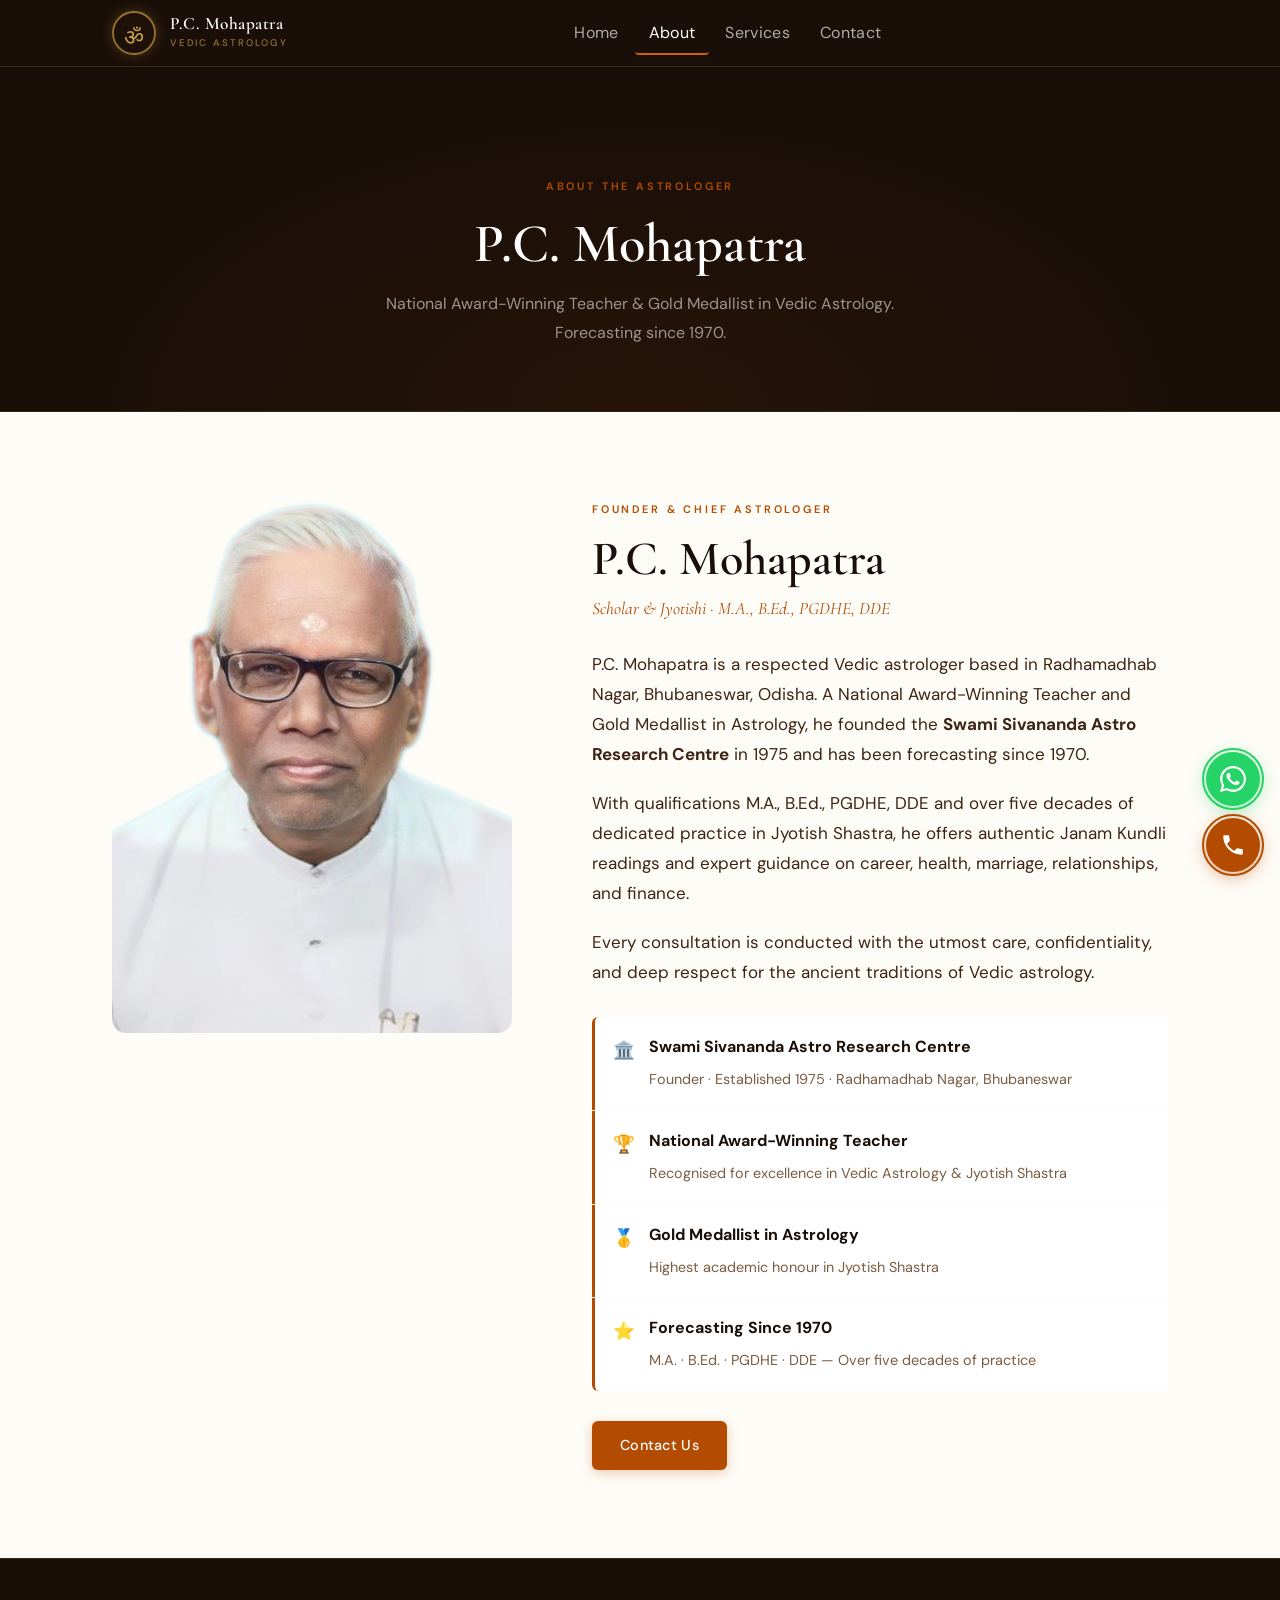
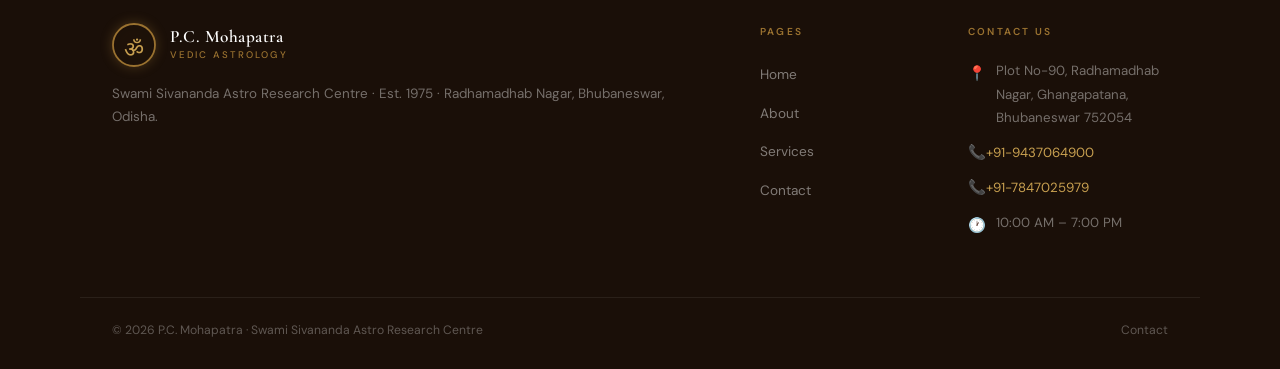
==== commit 751d5c7a: "fix: Om symbol perfectly centered using inline SVG (font metrics were causing offset)" ====
--- a/pages/about.html
+++ b/pages/about.html
@@ -1,6 +1,8 @@
 <!DOCTYPE html>
 <html lang="en">
 <head>
+  <link rel="icon" type="image/png" href="../favicon.png">
+  <link rel="apple-touch-icon" href="../favicon.png">
   <meta charset="UTF-8">
   <meta name="viewport" content="width=device-width, initial-scale=1.0">
   <title>About | P.C. Mohapatra | Vedic Astrologer, Bhubaneswar</title>
@@ -8,14 +10,19 @@
   <link rel="preconnect" href="https://fonts.googleapis.com">
   <link rel="preconnect" href="https://fonts.gstatic.com" crossorigin>
   <link href="https://fonts.googleapis.com/css2?family=Cormorant+Garamond:ital,wght@0,400;0,500;0,600;0,700;1,400;1,600&family=DM+Sans:wght@300;400;500;600&display=swap" rel="stylesheet">
-  <link rel="stylesheet" href="../css/style.css?v=4">
+  <link rel="stylesheet" href="../css/style.css?v=5">
 </head>
 <body>
 
 <header class="site-header" id="site-header">
   <div class="container header-wrap">
     <a href="../index.html" class="brand">
-      <span class="brand-mark">ॐ</span>
+      <svg class="om-icon" xmlns="http://www.w3.org/2000/svg" viewBox="0 0 44 44" width="44" height="44">
+  <circle cx="22" cy="22" r="21" fill="rgba(26,15,8,0.9)" stroke="#9A7230" stroke-width="1.8"/>
+  <text x="22" y="30" text-anchor="middle" dominant-baseline="middle"
+        font-family="Noto Sans Devanagari, serif" font-size="22"
+        fill="#C8A050" dy="-2">&#x950;</text>
+</svg>
       <div>
         <span class="brand-name">P.C. Mohapatra</span>
         <span class="brand-role">Vedic Astrology</span>
@@ -123,7 +130,12 @@
   <div class="container foot-grid">
     <div class="foot-brand reveal">
       <div class="brand" style="margin-bottom:16px;">
-        <span class="brand-mark">ॐ</span>
+        <svg class="om-icon" xmlns="http://www.w3.org/2000/svg" viewBox="0 0 44 44" width="44" height="44">
+  <circle cx="22" cy="22" r="21" fill="rgba(26,15,8,0.9)" stroke="#9A7230" stroke-width="1.8"/>
+  <text x="22" y="30" text-anchor="middle" dominant-baseline="middle"
+        font-family="Noto Sans Devanagari, serif" font-size="22"
+        fill="#C8A050" dy="-2">&#x950;</text>
+</svg>
         <div>
           <span class="brand-name">P.C. Mohapatra</span>
           <span class="brand-role">Vedic Astrology</span>
--- a/css/style.css
+++ b/css/style.css
@@ -120,16 +120,9 @@
 
 /* Brand */
 .brand { display:flex; align-items:center; gap:14px; flex-shrink:0; }
-.brand-mark {
-  font-family:'Noto Sans Devanagari', serif;
-  width:44px; height:44px; border-radius:50%;
-  background:rgba(26,15,8,0.85);
-  border:2px solid var(--gold);
-  box-shadow:0 0 10px rgba(154,114,48,0.35), inset 0 0 8px rgba(200,160,80,0.08);
-  display:flex; align-items:center; justify-content:center;
-  font-size:1.35rem; color:var(--gold-lt); line-height:1;
-  flex-shrink:0;
-  letter-spacing:0;
+.brand-mark, .om-icon {
+  width:44px; height:44px; flex-shrink:0; display:block;
+  filter:drop-shadow(0 0 6px rgba(154,114,48,0.4));
 }
 .brand-name {
   font-family:'Cormorant Garamond',serif; font-size:1.08rem; font-weight:600;
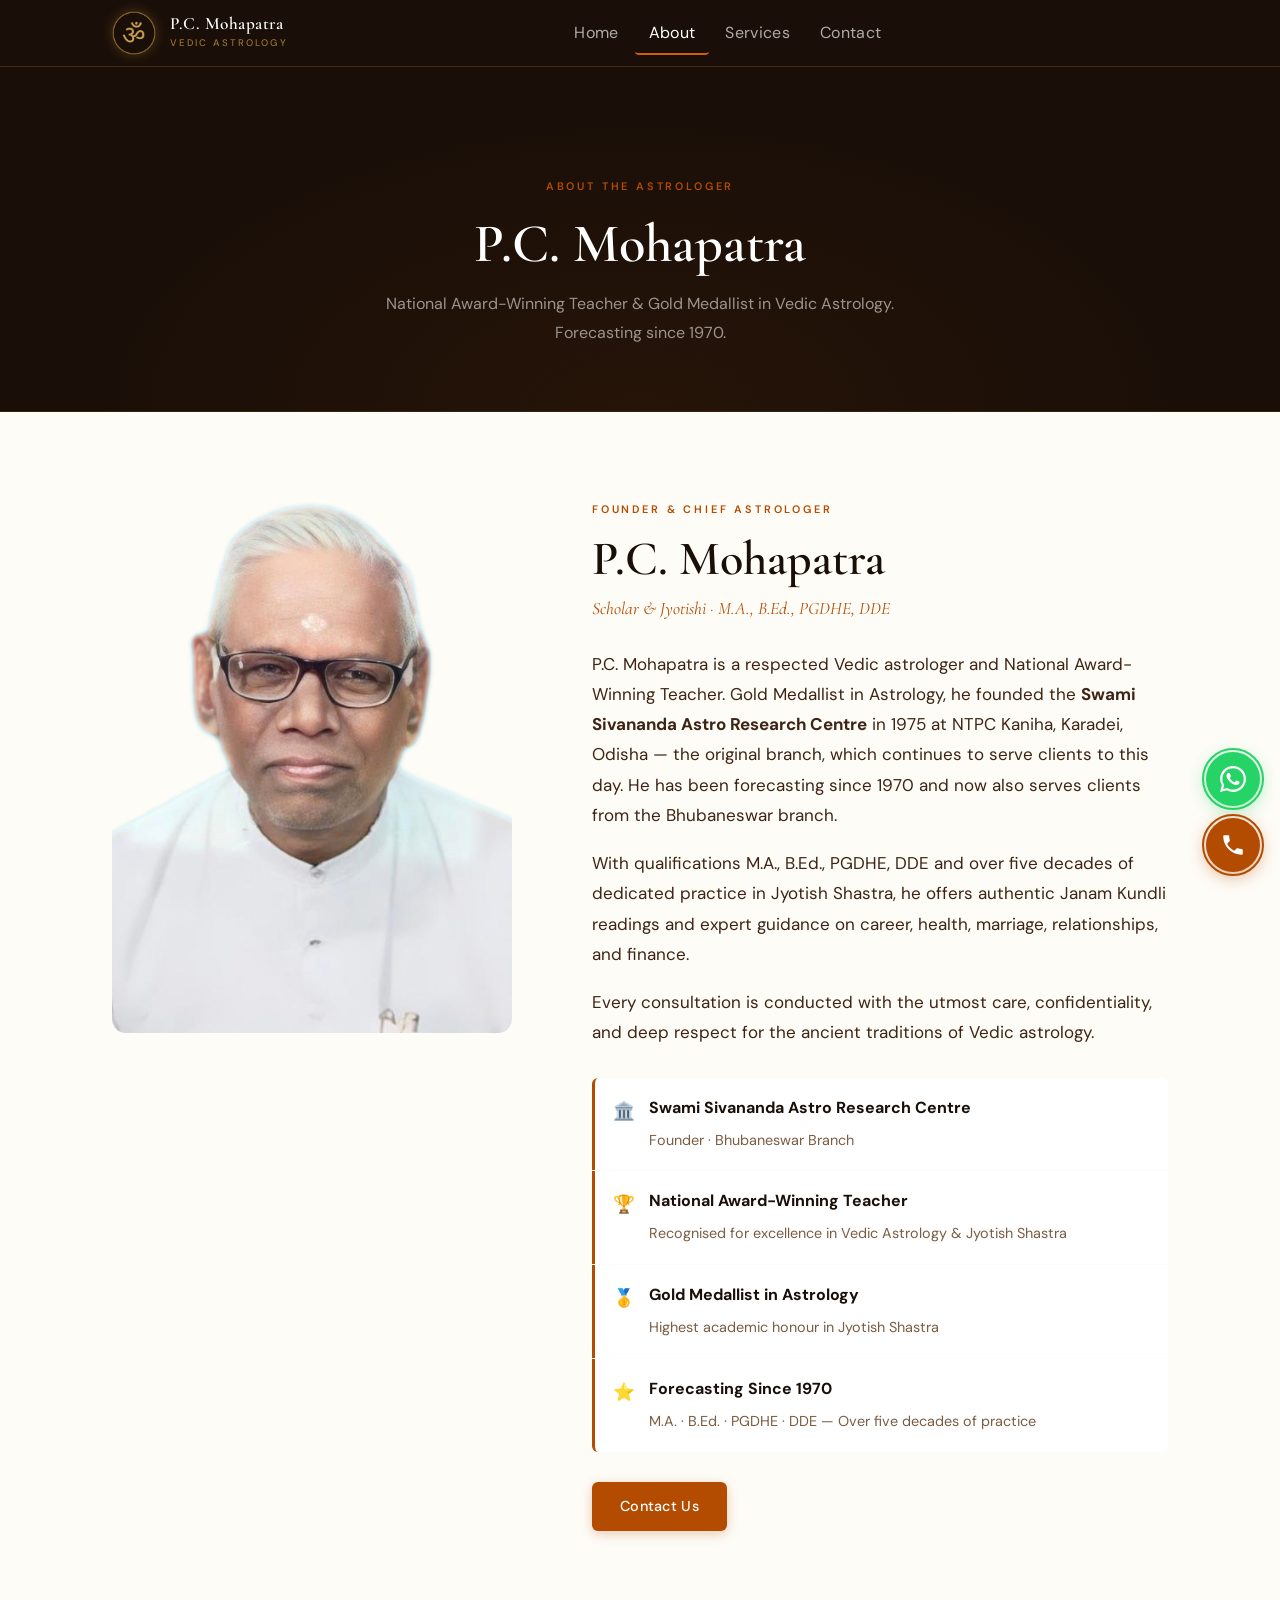
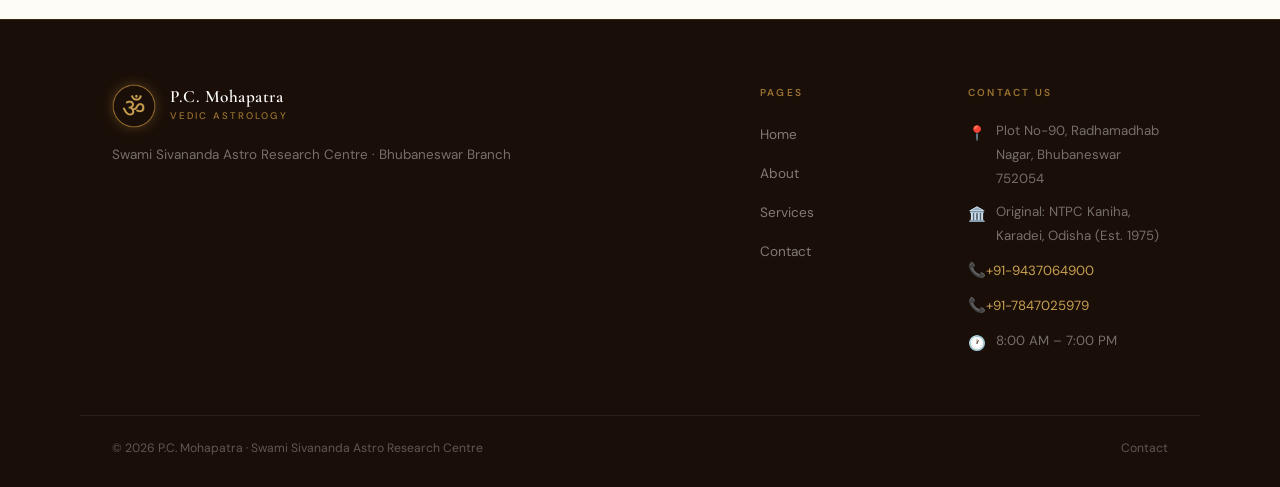
==== commit a9c3ee93: "fix: Om centered using PNG; add NTPC branch info on all pages; remove Est.1975 from Bhubaneswar; fix" ====
--- a/pages/about.html
+++ b/pages/about.html
@@ -5,8 +5,8 @@
   <link rel="apple-touch-icon" href="../favicon.png">
   <meta charset="UTF-8">
   <meta name="viewport" content="width=device-width, initial-scale=1.0">
-  <title>About | P.C. Mohapatra | Vedic Astrologer, Bhubaneswar</title>
-  <meta name="description" content="P.C. Mohapatra — National Award-Winning Vedic Astrologer. Founder of Swami Sivananda Astro Research Centre, Est. 1975, Bhubaneswar.">
+  <title>About P.C. Mohapatra | Award-Winning Jyotish Scholar in Odisha</title>
+  <meta name="description" content="Learn about P.C. Mohapatra (M.A., B.Ed., Gold Medallist), founder of Swami Sivananda Astro Research Centre, Bhubaneswar Branch, offering authentic Vedic astrology.">
   <link rel="preconnect" href="https://fonts.googleapis.com">
   <link rel="preconnect" href="https://fonts.gstatic.com" crossorigin>
   <link href="https://fonts.googleapis.com/css2?family=Cormorant+Garamond:ital,wght@0,400;0,500;0,600;0,700;1,400;1,600&family=DM+Sans:wght@300;400;500;600&display=swap" rel="stylesheet">
@@ -17,12 +17,7 @@
 <header class="site-header" id="site-header">
   <div class="container header-wrap">
     <a href="../index.html" class="brand">
-      <svg class="om-icon" xmlns="http://www.w3.org/2000/svg" viewBox="0 0 44 44" width="44" height="44">
-  <circle cx="22" cy="22" r="21" fill="rgba(26,15,8,0.9)" stroke="#9A7230" stroke-width="1.8"/>
-  <text x="22" y="30" text-anchor="middle" dominant-baseline="middle"
-        font-family="Noto Sans Devanagari, serif" font-size="22"
-        fill="#C8A050" dy="-2">&#x950;</text>
-</svg>
+      <img src="../favicon.png" width="44" height="44" alt="ॐ" class="om-icon" style="border-radius:50%;">
       <div>
         <span class="brand-name">P.C. Mohapatra</span>
         <span class="brand-role">Vedic Astrology</span>
@@ -66,7 +61,7 @@
         <h2>P.C. Mohapatra</h2>
         <span class="sub-name">Scholar &amp; Jyotishi · M.A., B.Ed., PGDHE, DDE</span>
 
-        <p>P.C. Mohapatra is a respected Vedic astrologer based in Radhamadhab Nagar, Bhubaneswar, Odisha. A National Award-Winning Teacher and Gold Medallist in Astrology, he founded the <strong>Swami Sivananda Astro Research Centre</strong> in 1975 and has been forecasting since 1970.</p>
+        <p>P.C. Mohapatra is a respected Vedic astrologer and National Award-Winning Teacher. Gold Medallist in Astrology, he founded the <strong>Swami Sivananda Astro Research Centre</strong> in 1975 at NTPC Kaniha, Karadei, Odisha — the original branch, which continues to serve clients to this day. He has been forecasting since 1970 and now also serves clients from the Bhubaneswar branch.</p>
 
         <p>With qualifications M.A., B.Ed., PGDHE, DDE and over five decades of dedicated practice in Jyotish Shastra, he offers authentic Janam Kundli readings and expert guidance on career, health, marriage, relationships, and finance.</p>
 
@@ -77,7 +72,7 @@
             <div class="cred-icon">🏛️</div>
             <div class="cred-text">
               <strong>Swami Sivananda Astro Research Centre</strong>
-              <span>Founder · Established 1975 · Radhamadhab Nagar, Bhubaneswar</span>
+              <span>Founder · Bhubaneswar Branch</span>
             </div>
           </div>
           <div class="cred-item">
@@ -130,18 +125,13 @@
   <div class="container foot-grid">
     <div class="foot-brand reveal">
       <div class="brand" style="margin-bottom:16px;">
-        <svg class="om-icon" xmlns="http://www.w3.org/2000/svg" viewBox="0 0 44 44" width="44" height="44">
-  <circle cx="22" cy="22" r="21" fill="rgba(26,15,8,0.9)" stroke="#9A7230" stroke-width="1.8"/>
-  <text x="22" y="30" text-anchor="middle" dominant-baseline="middle"
-        font-family="Noto Sans Devanagari, serif" font-size="22"
-        fill="#C8A050" dy="-2">&#x950;</text>
-</svg>
+        <img src="../favicon.png" width="44" height="44" alt="ॐ" class="om-icon" style="border-radius:50%;">
         <div>
           <span class="brand-name">P.C. Mohapatra</span>
           <span class="brand-role">Vedic Astrology</span>
         </div>
       </div>
-      <p>Swami Sivananda Astro Research Centre · Est. 1975 · Radhamadhab Nagar, Bhubaneswar, Odisha.</p>
+      <p>Swami Sivananda Astro Research Centre · Bhubaneswar Branch</p>
     </div>
     <div class="foot-links reveal">
       <div class="foot-head">Pages</div>
@@ -154,10 +144,11 @@
     </div>
     <div class="foot-contact reveal">
       <div class="foot-head">Contact Us</div>
-      <p><span class="f-icon">📍</span>Plot No-90, Radhamadhab Nagar, Ghangapatana, Bhubaneswar 752054</p>
+      <p><span class="f-icon">📍</span>Plot No-90, Radhamadhab Nagar, Bhubaneswar 752054</p>
+      <p><span class="f-icon">🏛️</span>Original: NTPC Kaniha, Karadei, Odisha (Est. 1975)</p>
       <p><a href="tel:+919437064900"><span class="f-icon">📞</span>+91-9437064900</a></p>
       <p><a href="tel:+917847025979"><span class="f-icon">📞</span>+91-7847025979</a></p>
-      <p><span class="f-icon">🕐</span>10:00 AM – 7:00 PM</p>
+      <p><span class="f-icon">🕐</span>8:00 AM – 7:00 PM</p>
     </div>
   </div>
   <div class="container foot-bottom">
--- a/css/style.css
+++ b/css/style.css
@@ -296,7 +296,7 @@
   width:max-content;
   animation:marquee 28s linear infinite;
 }
-.trust-scroll:hover { animation-play-state:paused; }
+/* marquee never pauses on hover */
 /* Both .trust-items sit side-by-side in that single row — no individual animation */
 .trust-items {
   display:flex;
